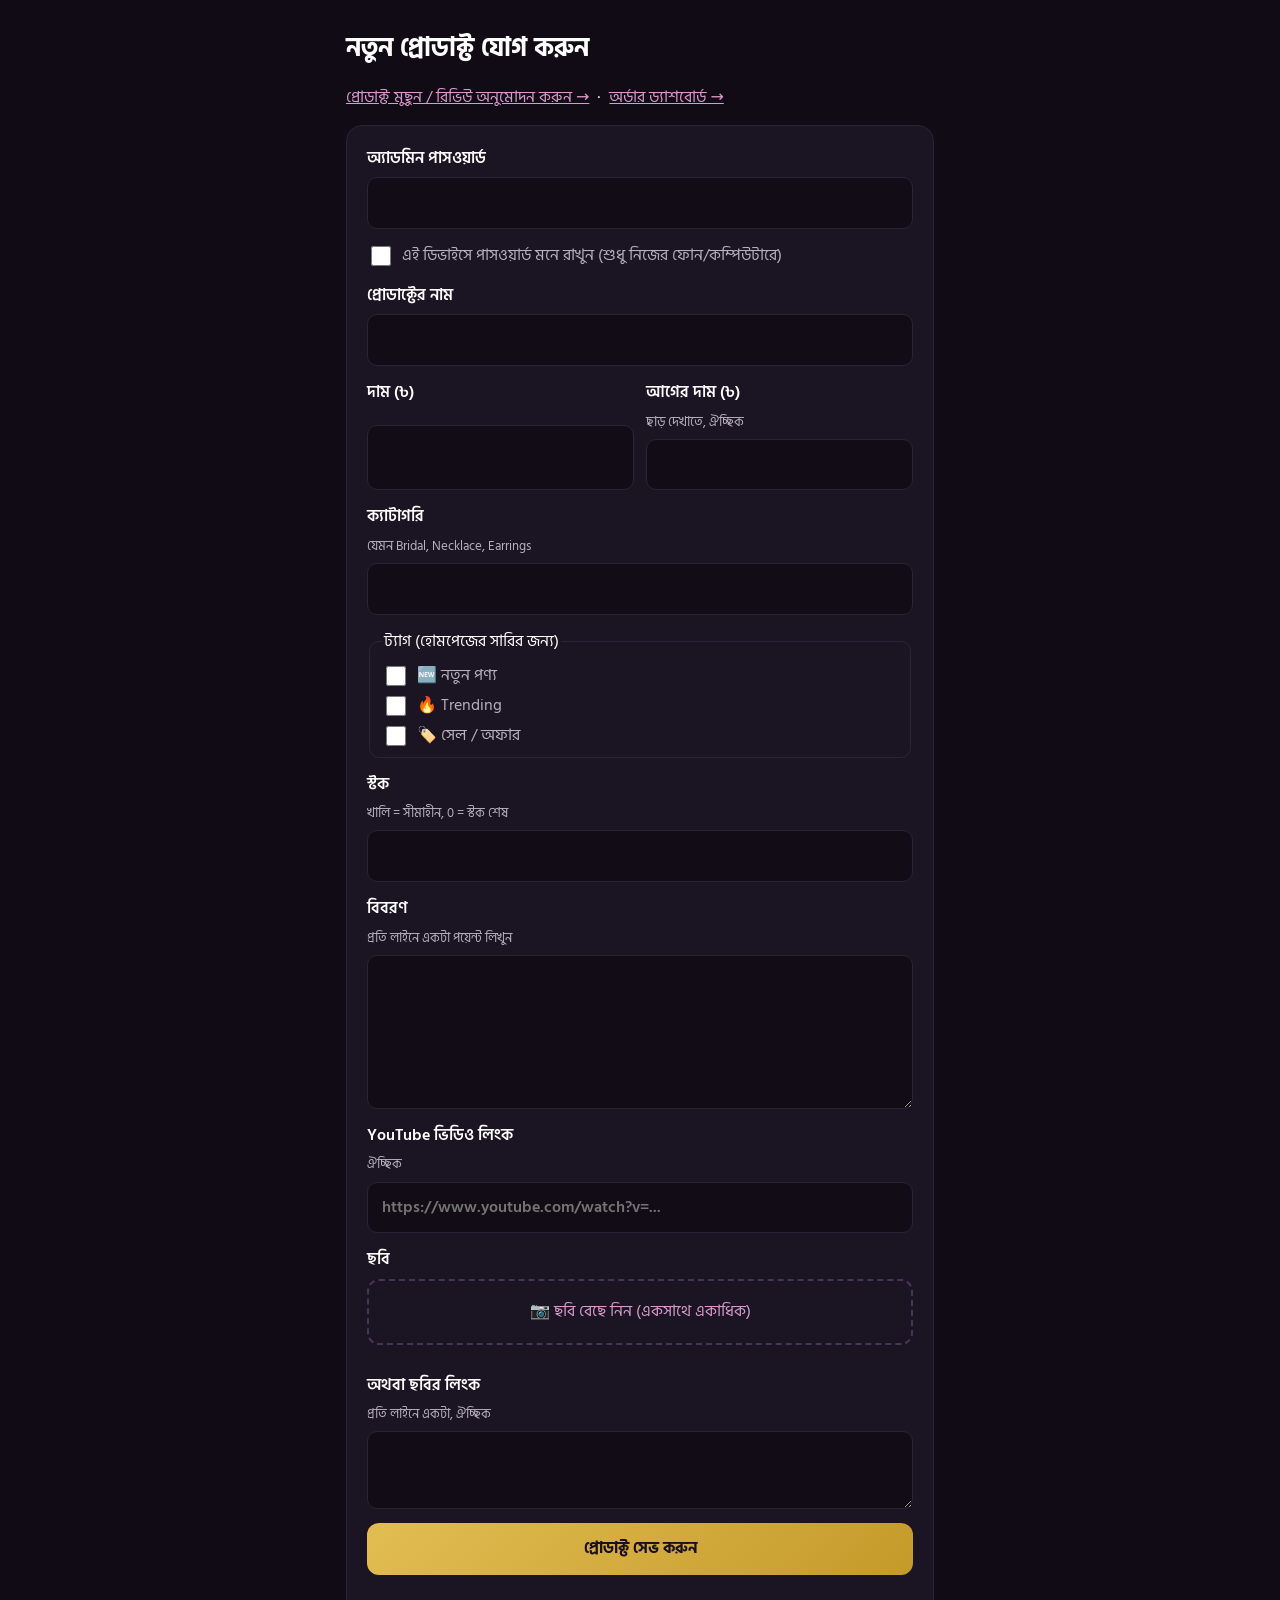
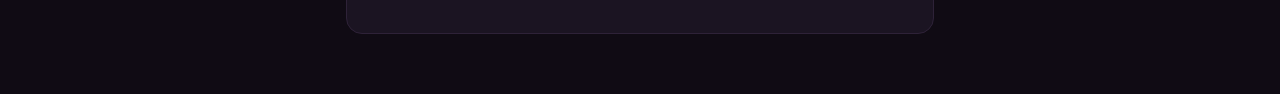
==== index.html @ c361adb9 "Update index.html" ====
<!DOCTYPE html>
<html lang="bn"><head><meta charset="utf-8"><meta name="viewport" content="width=device-width,initial-scale=1">
<meta name="robots" content="noindex,nofollow"><meta name="theme-color" content="#100B14">
<title>প্রোডাক্ট যোগ করুন</title>
<link href="https://fonts.googleapis.com/css2?family=Hind+Siliguri:wght@400;500;600;700&display=swap" rel="stylesheet">
<style>
[hidden]{display:none!important}

*{box-sizing:border-box}body{margin:0;background:#100B14;color:#fff;font:16px/1.6 "Hind Siliguri",system-ui,sans-serif}
main{max-width:620px;margin:0 auto;padding:20px 16px 60px}h1{font-size:1.6rem;margin:8px 0 16px}
form,.done{background:#1B1422;border:1px solid #2e2238;border-radius:16px;padding:20px;display:grid;gap:14px}
label{font-weight:600;display:grid;gap:6px}small{font-weight:400;color:#B8AFC0}
input,textarea,select{font:inherit;padding:12px 14px;min-height:48px;border:1px solid #2e2238;border-radius:10px;background:#120c17;color:#fff;width:100%}
input:focus-visible,textarea:focus-visible,button:focus-visible{outline:3px solid #D4AF37;outline-offset:2px}
.two{display:grid;grid-template-columns:1fr 1fr;gap:12px}@media(max-width:480px){.two{grid-template-columns:1fr}}
.btn{background:linear-gradient(135deg,#e2bd52,#c49a2a);color:#1a0f1f;border:0;border-radius:12px;min-height:52px;font:inherit;font-weight:700;cursor:pointer;width:100%}
.btn:disabled{opacity:.6;cursor:wait}.btn.alt{background:#D99ACF;min-height:44px}
.pick{display:grid;place-items:center;border:2px dashed #4a3358;border-radius:12px;padding:18px;text-align:center;cursor:pointer;color:#D99ACF}
.pick input{display:none}.pv{display:flex;gap:8px;flex-wrap:wrap}
.th{position:relative;width:76px;height:76px;border-radius:8px;overflow:hidden}.th img{width:100%;height:100%;object-fit:cover}
.th button{position:absolute;top:2px;right:2px;width:26px;height:26px;border-radius:50%;border:0;background:rgba(0,0,0,.7);color:#fff;cursor:pointer}
.chk{display:flex;align-items:center;gap:8px;font-weight:400;color:#B8AFC0}.chk input{width:20px;min-height:20px}
#msg{margin:0;font-weight:600;color:#D99ACF;min-height:1.5em}#msg.bad{color:#ff7b6b}
.done{border-color:#D4AF37;text-align:center}.done a{color:#D99ACF;word-break:break-all}
</style></head>
<body><main>
<h1>নতুন প্রোডাক্ট যোগ করুন</h1>
<p style="margin:0 0 14px"><a href="admin.html" style="color:#D99ACF">প্রোডাক্ট মুছুন / রিভিউ অনুমোদন করুন →</a> &nbsp;·&nbsp; <a href="orders.html" style="color:#D99ACF">অর্ডার ড্যাশবোর্ড →</a></p>
<form id="f">
<label>অ্যাডমিন পাসওয়ার্ড<input id="pw" name="password" type="password" required autocomplete="current-password"></label>
<label class="chk"><input type="checkbox" id="rem"> এই ডিভাইসে পাসওয়ার্ড মনে রাখুন (শুধু নিজের ফোন/কম্পিউটারে)</label>
<label>প্রোডাক্টের নাম<input name="name" required></label>
<div class="two"><label>দাম (৳)<input name="price" type="number" min="0" inputmode="numeric" required></label>
<label>আগের দাম (৳) <small>ছাড় দেখাতে, ঐচ্ছিক</small><input name="oldprice" type="number" min="0" inputmode="numeric"></label></div>
<label>ক্যাটাগরি <small>যেমন Bridal, Necklace, Earrings</small><input name="category" list="cats"><datalist id="cats"><option value="Bridal"><option value="Necklace"><option value="Earrings"><option value="New"></datalist></label>
<fieldset style="border:1px solid #2e2238;border-radius:10px;padding:8px 12px;display:grid;gap:4px"><legend>ট্যাগ (হোমপেজের সারির জন্য)</legend>
<label class="chk"><input type="checkbox" name="tag" value="new"><span>🆕 নতুন পণ্য</span></label>
<label class="chk"><input type="checkbox" name="tag" value="trending"><span>🔥 Trending</span></label>
<label class="chk"><input type="checkbox" name="tag" value="offer"><span>🏷️ সেল / অফার</span></label></fieldset>
<label>স্টক <small>খালি = সীমাহীন, 0 = স্টক শেষ</small><input name="stock" type="number" min="0" inputmode="numeric"></label>
<label>বিবরণ <small>প্রতি লাইনে একটা পয়েন্ট লিখুন</small><textarea name="desc" rows="5"></textarea></label>
<label>YouTube ভিডিও লিংক <small>ঐচ্ছিক</small><input name="video" type="url" placeholder="https://www.youtube.com/watch?v=..."></label>
<div><span style="font-weight:600">ছবি</span>
<div class="pick" id="pickbtn" role="button" tabindex="0" style="margin-top:6px">📷 ছবি বেছে নিন (একসাথে একাধিক)</div>
<input id="ph" type="file" accept="image/*" multiple hidden>
<small id="cnt"></small></div>
<div class="pv" id="pv"></div>
<label>অথবা ছবির লিংক <small>প্রতি লাইনে একটা, ঐচ্ছিক</small><textarea name="links" rows="2"></textarea></label>
<button class="btn" id="go" type="submit">প্রোডাক্ট সেভ করুন</button>
<p id="msg" role="status"></p>
</form>
<div class="done" id="done" hidden>
<div style="font-size:2rem">✅</div><b>প্রোডাক্ট যোগ হয়েছে!</b>
<div>প্রোডাক্ট পেজের লিংক (Facebook বিজ্ঞাপনে দিন):</div><a id="lk" target="_blank" rel="noopener"></a>
<button class="btn alt" id="cp" type="button">লিংক কপি করুন</button>
<button class="btn" id="again" type="button">আরেকটি প্রোডাক্ট যোগ করুন</button>
</div>
</main>
<script>
const API_URL="https://script.google.com/macros/s/AKfycbygiqtld8GgbiK5xAk-fKWle4Qs433SzKyoKxMl_YN7caqlCzUsxNutmrO3AEpbNc6s/exec";
const SITE="https://gaziabdulahad.github.io/Shop/";
const $=id=>document.getElementById(id);
let files=[];
function ytOk(u){return /(?:youtu\.be\/|youtube\.com\/(?:watch\?(?:.*&)?v=|embed\/|shorts\/|live\/))[\w-]{11}/.test(u)}
function say(t,bad){$("msg").className=bad?"bad":"";$("msg").textContent=t}
function draw(){$("cnt").textContent=files.length?files.length+" টি ছবি বাছাই করা হয়েছে":"";$("pv").innerHTML=files.map((x,i)=>`<div class="th"><img src="${x.u}" alt=""><button type="button" data-i="${i}" aria-label="সরান">✕</button></div>`).join("")}
function shrink(file,max=1400){return new Promise((res,rej)=>{const im=new Image(),u=URL.createObjectURL(file);
  im.onload=()=>{const k=Math.min(1,max/Math.max(im.width,im.height)),c=document.createElement("canvas");c.width=Math.round(im.width*k);c.height=Math.round(im.height*k);
    c.getContext("2d").drawImage(im,0,0,c.width,c.height);URL.revokeObjectURL(u);res(c.toDataURL("image/jpeg",.85).split(",")[1])};
  im.onerror=()=>rej(new Error("ছবি পড়া যায়নি: "+file.name));im.src=u})}
async function api(b){const r=await fetch(API_URL,{method:"POST",headers:{"Content-Type":"text/plain;charset=utf-8"},body:JSON.stringify(b)});return r.json()}
try{const s=localStorage.getItem("shop_pw");if(s){$("pw").value=s;$("rem").checked=true}}catch(e){}
$("pickbtn").onclick=()=>$("ph").click();
$("pickbtn").onkeydown=e=>{if(e.key==="Enter"||e.key===" "){e.preventDefault();$("ph").click()}};
$("ph").addEventListener("change",e=>{Array.from(e.target.files||[]).forEach(f=>files.push({f,u:URL.createObjectURL(f)}));draw();e.target.value=""});
async function toB64(file){try{return await shrink(file)}catch(_){
  if(file.size>2500000)throw new Error("ছবিটি পড়া যায়নি, JPG বা PNG ছবি দিন");
  return await new Promise((res,rej)=>{const fr=new FileReader();fr.onload=()=>res(String(fr.result).split(",")[1]);fr.onerror=()=>rej(new Error("ছবি পড়া যায়নি"));fr.readAsDataURL(file)})}}
$("pv").addEventListener("click",e=>{const i=e.target.dataset.i;if(i==null)return;files.splice(+i,1);draw()});
$("f").addEventListener("submit",async e=>{
  e.preventDefault();
  const fd=Object.fromEntries(new FormData($("f"))),password=fd.password,links=(fd.links||"").trim();delete fd.password;delete fd.links;fd.tags=[...$("f").querySelectorAll("[name=tag]:checked")].map(x=>x.value).join(",");delete fd.tag;
  if(fd.video&&!ytOk(fd.video))return say("YouTube লিংকটি সঠিক নয়, আবার দেখুন।",1);
  $("go").disabled=true;
  try{
    const urls=[];
    for(let i=0;i<files.length;i++){
      say(`ছবি ${i+1}/${files.length} আপলোড হচ্ছে...`);
      const r=await api({action:"upload",password,data:await toB64(files[i].f)});
      if(!r.ok)throw new Error(r.error||"ছবি আপলোড হয়নি");urls.push(r.url);
    }
    const image=[...urls,...links.split(/[\s,|]+/).filter(Boolean)].join("\n"),id=Date.now();
    say("প্রোডাক্ট সেভ হচ্ছে...");
    const r=await api({action:"add",password,product:{id,...fd,image}});
    if(!r.ok)throw new Error(r.error||"সেভ হয়নি");
    try{$("rem").checked?localStorage.setItem("shop_pw",password):localStorage.removeItem("shop_pw")}catch(e){}
    const link=SITE+"product.html?id="+id;$("lk").href=link;$("lk").textContent=link;
    $("f").hidden=true;$("done").hidden=false;window.scrollTo(0,0);
  }catch(err){say(err.message||"সমস্যা হয়েছে, আবার চেষ্টা করুন।",1)}
  finally{$("go").disabled=false}
});
$("cp").onclick=async()=>{try{await navigator.clipboard.writeText($("lk").href);$("cp").textContent="কপি হয়েছে ✓"}catch(e){$("cp").textContent="লিংকে চেপে ধরে কপি করুন"}};
$("again").onclick=()=>{$("f").reset();files=[];draw();say("");$("cp").textContent="লিংক কপি করুন";$("done").hidden=true;$("f").hidden=false;
  try{const s=localStorage.getItem("shop_pw");if(s){$("pw").value=s;$("rem").checked=true}}catch(e){}};
</script></body></html>
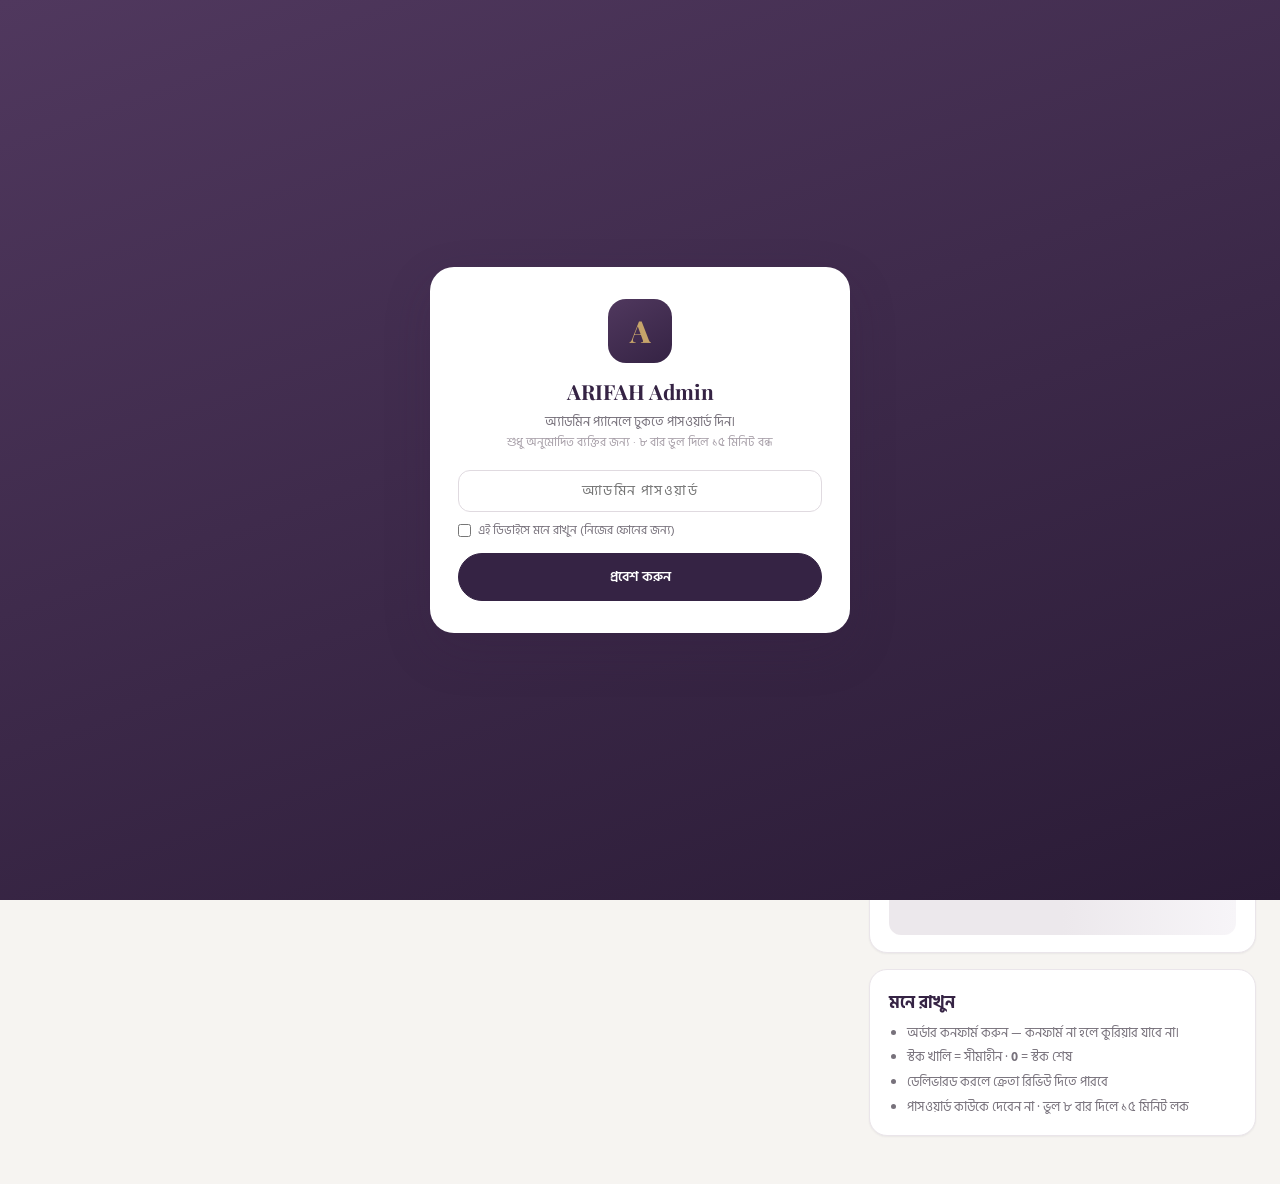
==== commit a0861fba: "Brand rename: MEHER → ARIFAH in admin panel" ====
--- a/index.html
+++ b/index.html
@@ -1,105 +1,166 @@
 <!DOCTYPE html>
-<html lang="bn"><head><meta charset="utf-8"><meta name="viewport" content="width=device-width,initial-scale=1">
-<meta name="robots" content="noindex,nofollow"><meta name="theme-color" content="#100B14">
-<title>প্রোডাক্ট যোগ করুন</title>
-<link href="https://fonts.googleapis.com/css2?family=Hind+Siliguri:wght@400;500;600;700&display=swap" rel="stylesheet">
-<style>
-[hidden]{display:none!important}
+<html lang="bn">
+<head>
+<meta charset="UTF-8">
+<meta name="viewport" content="width=device-width, initial-scale=1.0">
+<meta name="robots" content="noindex,nofollow"><meta name="theme-color" content="#352344">
+<title>ড্যাশবোর্ড — ARIFAH Admin</title>
+<link rel="icon" type="image/svg+xml" href="assets/img/placeholder.svg">
+<link rel="preconnect" href="https://fonts.googleapis.com"><link rel="preconnect" href="https://fonts.gstatic.com" crossorigin>
+<link href="https://fonts.googleapis.com/css2?family=Playfair+Display:wght@500;600;700&family=Hind+Siliguri:wght@400;500;600;700&family=Inter:wght@400;500;600;700&display=swap" rel="stylesheet">
+<link rel="stylesheet" href="assets/css/admin.css">
+</head>
+<body>
+<button class="side-toggle" id="sideToggle" aria-label="মেনু"><svg width="22" height="22" viewBox="0 0 24 24" fill="none" stroke="currentColor" stroke-width="2" stroke-linecap="round"><path d="M4 7h16M4 12h16M4 17h16"/></svg></button>
 
-*{box-sizing:border-box}body{margin:0;background:#100B14;color:#fff;font:16px/1.6 "Hind Siliguri",system-ui,sans-serif}
-main{max-width:620px;margin:0 auto;padding:20px 16px 60px}h1{font-size:1.6rem;margin:8px 0 16px}
-form,.done{background:#1B1422;border:1px solid #2e2238;border-radius:16px;padding:20px;display:grid;gap:14px}
-label{font-weight:600;display:grid;gap:6px}small{font-weight:400;color:#B8AFC0}
-input,textarea,select{font:inherit;padding:12px 14px;min-height:48px;border:1px solid #2e2238;border-radius:10px;background:#120c17;color:#fff;width:100%}
-input:focus-visible,textarea:focus-visible,button:focus-visible{outline:3px solid #D4AF37;outline-offset:2px}
-.two{display:grid;grid-template-columns:1fr 1fr;gap:12px}@media(max-width:480px){.two{grid-template-columns:1fr}}
-.btn{background:linear-gradient(135deg,#e2bd52,#c49a2a);color:#1a0f1f;border:0;border-radius:12px;min-height:52px;font:inherit;font-weight:700;cursor:pointer;width:100%}
-.btn:disabled{opacity:.6;cursor:wait}.btn.alt{background:#D99ACF;min-height:44px}
-.pick{display:grid;place-items:center;border:2px dashed #4a3358;border-radius:12px;padding:18px;text-align:center;cursor:pointer;color:#D99ACF}
-.pick input{display:none}.pv{display:flex;gap:8px;flex-wrap:wrap}
-.th{position:relative;width:76px;height:76px;border-radius:8px;overflow:hidden}.th img{width:100%;height:100%;object-fit:cover}
-.th button{position:absolute;top:2px;right:2px;width:26px;height:26px;border-radius:50%;border:0;background:rgba(0,0,0,.7);color:#fff;cursor:pointer}
-.chk{display:flex;align-items:center;gap:8px;font-weight:400;color:#B8AFC0}.chk input{width:20px;min-height:20px}
-#msg{margin:0;font-weight:600;color:#D99ACF;min-height:1.5em}#msg.bad{color:#ff7b6b}
-.done{border-color:#D4AF37;text-align:center}.done a{color:#D99ACF;word-break:break-all}
-</style></head>
-<body><main>
-<h1>নতুন প্রোডাক্ট যোগ করুন</h1>
-<p style="margin:0 0 14px"><a href="admin.html" style="color:#D99ACF">প্রোডাক্ট মুছুন / রিভিউ অনুমোদন করুন →</a> &nbsp;·&nbsp; <a href="orders.html" style="color:#D99ACF">অর্ডার ড্যাশবোর্ড →</a></p>
-<form id="f">
-<label>অ্যাডমিন পাসওয়ার্ড<input id="pw" name="password" type="password" required autocomplete="current-password"></label>
-<label class="chk"><input type="checkbox" id="rem"> এই ডিভাইসে পাসওয়ার্ড মনে রাখুন (শুধু নিজের ফোন/কম্পিউটারে)</label>
-<label>প্রোডাক্টের নাম<input name="name" required></label>
-<div class="two"><label>দাম (৳)<input name="price" type="number" min="0" inputmode="numeric" required></label>
-<label>আগের দাম (৳) <small>ছাড় দেখাতে, ঐচ্ছিক</small><input name="oldprice" type="number" min="0" inputmode="numeric"></label></div>
-<label>ক্যাটাগরি <small>যেমন Bridal, Necklace, Earrings</small><input name="category" list="cats"><datalist id="cats"><option value="Bridal"><option value="Necklace"><option value="Earrings"><option value="New"></datalist></label>
-<fieldset style="border:1px solid #2e2238;border-radius:10px;padding:8px 12px;display:grid;gap:4px"><legend>ট্যাগ (হোমপেজের সারির জন্য)</legend>
-<label class="chk"><input type="checkbox" name="tag" value="new"><span>🆕 নতুন পণ্য</span></label>
-<label class="chk"><input type="checkbox" name="tag" value="trending"><span>🔥 Trending</span></label>
-<label class="chk"><input type="checkbox" name="tag" value="offer"><span>🏷️ সেল / অফার</span></label></fieldset>
-<label>স্টক <small>খালি = সীমাহীন, 0 = স্টক শেষ</small><input name="stock" type="number" min="0" inputmode="numeric"></label>
-<label>বিবরণ <small>প্রতি লাইনে একটা পয়েন্ট লিখুন</small><textarea name="desc" rows="5"></textarea></label>
-<label>YouTube ভিডিও লিংক <small>ঐচ্ছিক</small><input name="video" type="url" placeholder="https://www.youtube.com/watch?v=..."></label>
-<div><span style="font-weight:600">ছবি</span>
-<div class="pick" id="pickbtn" role="button" tabindex="0" style="margin-top:6px">📷 ছবি বেছে নিন (একসাথে একাধিক)</div>
-<input id="ph" type="file" accept="image/*" multiple hidden>
-<small id="cnt"></small></div>
-<div class="pv" id="pv"></div>
-<label>অথবা ছবির লিংক <small>প্রতি লাইনে একটা, ঐচ্ছিক</small><textarea name="links" rows="2"></textarea></label>
-<button class="btn" id="go" type="submit">প্রোডাক্ট সেভ করুন</button>
-<p id="msg" role="status"></p>
-</form>
-<div class="done" id="done" hidden>
-<div style="font-size:2rem">✅</div><b>প্রোডাক্ট যোগ হয়েছে!</b>
-<div>প্রোডাক্ট পেজের লিংক (Facebook বিজ্ঞাপনে দিন):</div><a id="lk" target="_blank" rel="noopener"></a>
-<button class="btn alt" id="cp" type="button">লিংক কপি করুন</button>
-<button class="btn" id="again" type="button">আরেকটি প্রোডাক্ট যোগ করুন</button>
+<div class="shell">
+  <aside class="sidebar" id="admin-sidebar" aria-label="সাইডবার"></aside>
+
+  <main class="content">
+    <div class="page-head">
+      <div>
+        <h1>ড্যাশবোর্ড</h1>
+        <p class="sub" id="todayLine"></p>
+      </div>
+      <button class="btn btn-outline btn-sm no-print" id="refreshBtn" type="button">
+        <svg width="15" height="15" viewBox="0 0 24 24" fill="none" stroke="currentColor" stroke-width="2" stroke-linecap="round" stroke-linejoin="round"><path d="M3 12a9 9 0 1 0 2.6-6.3"/><polyline points="3 4 3 10 9 10"/></svg>
+        রিফ্রেশ
+      </button>
+    </div>
+
+    <!-- stat tiles -->
+    <div class="stats" id="statTiles" aria-live="polite">
+      <div class="skeleton" style="height:82px"></div><div class="skeleton" style="height:82px"></div><div class="skeleton" style="height:82px"></div><div class="skeleton" style="height:82px"></div>
+    </div>
+
+    <div class="grid-2">
+      <!-- recent orders -->
+      <section class="card card-pad" aria-labelledby="recentTitle">
+        <div style="display:flex;justify-content:space-between;align-items:center;margin-bottom:.5rem">
+          <h2 id="recentTitle" style="margin:0">সাম্প্রতিক অর্ডার</h2>
+          <a class="btn btn-ghost btn-sm" href="orders.html">সব অর্ডার →</a>
+        </div>
+        <div id="recentOrders" class="tbl-wrap"><div class="skeleton" style="height:200px"></div></div>
+      </section>
+
+      <!-- right rail -->
+      <div style="display:grid;gap:1rem">
+        <section class="card card-pad" aria-labelledby="qaTitle">
+          <h2 id="qaTitle">দ্রুত কাজ</h2>
+          <div class="qa">
+            <a class="qa-item" href="add-product.html"><span class="ic g"><svg width="20" height="20" viewBox="0 0 24 24" fill="none" stroke="currentColor" stroke-width="2" stroke-linecap="round"><path d="M12 5v14M5 12h14"/></svg></span><span><b>নতুন প্রোডাক্ট যোগ করুন</b><small>ছবি আপলোড করে শিটে সরাসরি সেভ</small></span></a>
+            <a class="qa-item" href="manage.html"><span class="ic p"><svg width="20" height="20" viewBox="0 0 24 24" fill="none" stroke="currentColor" stroke-width="2" stroke-linecap="round" stroke-linejoin="round"><path d="M12 20h9M16.5 3.5a2.1 2.1 0 0 1 3 3L9 17l-4 1 1-4L16.5 3.5z"/></svg></span><span><b>প্রোডাক্ট এডিট / মোছা</b><small>দাম, স্টক, ট্যাগ, ছবি</small></span></a>
+            <a class="qa-item" href="orders.html"><span class="ic n"><svg width="20" height="20" viewBox="0 0 24 24" fill="none" stroke="currentColor" stroke-width="2" stroke-linecap="round" stroke-linejoin="round"><circle cx="9" cy="20" r="1.4"/><circle cx="18" cy="20" r="1.4"/><path d="M2.5 3h2.7l2.3 11.2a1.6 1.6 0 0 0 1.6 1.3h8.1a1.6 1.6 0 0 0 1.6-1.2L20.5 7H6"/></svg></span><span><b>নতুন অর্ডার</b><small>কনফার্ম করুন ও কুরিয়ারে দিন</small></span></a>
+            <a class="qa-item" href="manage.html#pending"><span class="ic r"><svg width="20" height="20" viewBox="0 0 24 24" fill="none" stroke="currentColor" stroke-width="2" stroke-linecap="round" stroke-linejoin="round"><polygon points="12 2 15.09 8.26 22 9.27 17 14.14 18.18 21.02 12 17.77 5.82 21.02 7 14.14 2 9.27 8.91 8.26 12 2"/></svg></span><span><b>পেন্ডিং রিভিউ</b><small><span id="pendingCount">…</span> টি অনুমোদনের অপেক্ষায়</small></span></a>
+            <a class="qa-item" href="analytics.html"><span class="ic p"><svg width="20" height="20" viewBox="0 0 24 24" fill="none" stroke="currentColor" stroke-width="2" stroke-linecap="round" stroke-linejoin="round"><line x1="3" y1="21" x2="21" y2="21"/><rect x="4" y="12" width="3.4" height="8" rx="1"/><rect x="10.3" y="7" width="3.4" height="13" rx="1"/><rect x="16.6" y="3" width="3.4" height="17" rx="1"/></svg></span><span><b>বিক্রি বিশ্লেষণ</b><small>কোন পণ্য, কোন জেলা — সবচেয়ে বেশি বিক্রি</small></span></a>
+            <a class="qa-item" href="finance.html"><span class="ic g"><svg width="20" height="20" viewBox="0 0 24 24" fill="none" stroke="currentColor" stroke-width="2" stroke-linecap="round" stroke-linejoin="round"><path d="M6 4h12M6 9h12M6 4c6 0 8 2.5 8 5s-2 5-8 5l8 7"/></svg></span><span><b>আর্থিক হিসাব</b><small>খরচ, লাভ-ক্ষতি, ওয়ার্কিং ক্যাপিটাল</small></span></a>
+            <a class="qa-item" href="trackers.html"><span class="ic n"><svg width="20" height="20" viewBox="0 0 24 24" fill="none" stroke="currentColor" stroke-width="2" stroke-linecap="round" stroke-linejoin="round"><path d="M2 20h20"/><path d="M4 20V9l5 3V9l5 3V4h4v16"/></svg></span><span><b>স্টক ও সাপ্লায়ার</b><small>স্টক আপডেট, পেয়েবল, প্যাকেজিং</small></span></a>
+          </div>
+        </section>
+
+        <section class="card card-pad" aria-labelledby="catTitle">
+          <h2 id="catTitle">ক্যাটালগ অবস্থা</h2>
+          <div id="catalogStats" style="display:grid;gap:.45rem;font-size:.88rem"><div class="skeleton" style="height:60px"></div></div>
+        </section>
+
+        <section class="card card-pad" aria-labelledby="helpTitle">
+          <h2 id="helpTitle">মনে রাখুন</h2>
+          <ul style="list-style:disc;padding-left:1.15rem;font-size:.8rem;color:var(--text-muted);display:grid;gap:.3rem">
+            <li>অর্ডার কনফার্ম করুন — কনফার্ম না হলে কুরিয়ার যাবে না।</li>
+            <li>স্টক খালি = সীমাহীন · <strong>0</strong> = স্টক শেষ</li>
+            <li>ডেলিভারড করলে ক্রেতা রিভিউ দিতে পারবে</li>
+            <li>পাসওয়ার্ড কাউকে দেবেন না · ভুল ৮ বার দিলে ১৫ মিনিট লক</li>
+          </ul>
+        </section>
+      </div>
+    </div>
+  </main>
 </div>
-</main>
+
+<script src="assets/js/admin.js"></script>
 <script>
-const API_URL="https://script.google.com/macros/s/AKfycbygiqtld8GgbiK5xAk-fKWle4Qs433SzKyoKxMl_YN7caqlCzUsxNutmrO3AEpbNc6s/exec";
-const SITE="https://gaziabdulahad.github.io/Shop/";
-const $=id=>document.getElementById(id);
-let files=[];
-function ytOk(u){return /(?:youtu\.be\/|youtube\.com\/(?:watch\?(?:.*&)?v=|embed\/|shorts\/|live\/))[\w-]{11}/.test(u)}
-function say(t,bad){$("msg").className=bad?"bad":"";$("msg").textContent=t}
-function draw(){$("cnt").textContent=files.length?files.length+" টি ছবি বাছাই করা হয়েছে":"";$("pv").innerHTML=files.map((x,i)=>`<div class="th"><img src="${x.u}" alt=""><button type="button" data-i="${i}" aria-label="সরান">✕</button></div>`).join("")}
-function shrink(file,max=1400){return new Promise((res,rej)=>{const im=new Image(),u=URL.createObjectURL(file);
-  im.onload=()=>{const k=Math.min(1,max/Math.max(im.width,im.height)),c=document.createElement("canvas");c.width=Math.round(im.width*k);c.height=Math.round(im.height*k);
-    c.getContext("2d").drawImage(im,0,0,c.width,c.height);URL.revokeObjectURL(u);res(c.toDataURL("image/jpeg",.85).split(",")[1])};
-  im.onerror=()=>rej(new Error("ছবি পড়া যায়নি: "+file.name));im.src=u})}
-async function api(b){const r=await fetch(API_URL,{method:"POST",headers:{"Content-Type":"text/plain;charset=utf-8"},body:JSON.stringify(b)});return r.json()}
-try{const s=localStorage.getItem("shop_pw");if(s){$("pw").value=s;$("rem").checked=true}}catch(e){}
-$("pickbtn").onclick=()=>$("ph").click();
-$("pickbtn").onkeydown=e=>{if(e.key==="Enter"||e.key===" "){e.preventDefault();$("ph").click()}};
-$("ph").addEventListener("change",e=>{Array.from(e.target.files||[]).forEach(f=>files.push({f,u:URL.createObjectURL(f)}));draw();e.target.value=""});
-async function toB64(file){try{return await shrink(file)}catch(_){
-  if(file.size>2500000)throw new Error("ছবিটি পড়া যায়নি, JPG বা PNG ছবি দিন");
-  return await new Promise((res,rej)=>{const fr=new FileReader();fr.onload=()=>res(String(fr.result).split(",")[1]);fr.onerror=()=>rej(new Error("ছবি পড়া যায়নি"));fr.readAsDataURL(file)})}}
-$("pv").addEventListener("click",e=>{const i=e.target.dataset.i;if(i==null)return;files.splice(+i,1);draw()});
-$("f").addEventListener("submit",async e=>{
-  e.preventDefault();
-  const fd=Object.fromEntries(new FormData($("f"))),password=fd.password,links=(fd.links||"").trim();delete fd.password;delete fd.links;fd.tags=[...$("f").querySelectorAll("[name=tag]:checked")].map(x=>x.value).join(",");delete fd.tag;
-  if(fd.video&&!ytOk(fd.video))return say("YouTube লিংকটি সঠিক নয়, আবার দেখুন।",1);
-  $("go").disabled=true;
-  try{
-    const urls=[];
-    for(let i=0;i<files.length;i++){
-      say(`ছবি ${i+1}/${files.length} আপলোড হচ্ছে...`);
-      const r=await api({action:"upload",password,data:await toB64(files[i].f)});
-      if(!r.ok)throw new Error(r.error||"ছবি আপলোড হয়নি");urls.push(r.url);
-    }
-    const image=[...urls,...links.split(/[\s,|]+/).filter(Boolean)].join("\n"),id=Date.now();
-    say("প্রোডাক্ট সেভ হচ্ছে...");
-    const r=await api({action:"add",password,product:{id,...fd,image}});
-    if(!r.ok)throw new Error(r.error||"সেভ হয়নি");
-    try{$("rem").checked?localStorage.setItem("shop_pw",password):localStorage.removeItem("shop_pw")}catch(e){}
-    const link=SITE+"product.html?id="+id;$("lk").href=link;$("lk").textContent=link;
-    $("f").hidden=true;$("done").hidden=false;window.scrollTo(0,0);
-  }catch(err){say(err.message||"সমস্যা হয়েছে, আবার চেষ্টা করুন।",1)}
-  finally{$("go").disabled=false}
+'use strict';
+const { $, $$, esc, taka, getProducts, api, requireAuth, renderSidebar, toast } = ADM;
+const fmtToday = () => new Date(Date.now() + 6 * 3600e3).toISOString().slice(0, 10);
+$('#todayLine').textContent = new Date().toLocaleDateString('en-GB', { weekday: 'long', day: 'numeric', month: 'long', year: 'numeric' });
+renderSidebar('index.html');
+
+const STATUS_BADGE = { 'নতুন': 'b-new', 'যোগাযোগ হয়েছে': 'b-progress', 'কনফার্মড': 'b-progress', 'প্রসেসিং': 'b-progress', 'শিপড': 'b-shipped', 'ডেলিভারড': 'b-done', 'বাতিল': 'b-cancel' };
+
+async function loadDashboard(pw) {
+  // orders (authenticated)
+  try {
+    const r = await api({ action: 'orders', password: pw });
+    if (!r.ok) throw new Error(r.error || 'অর্ডার লোড হয়নি');
+    const orders = r.list || [];
+    const today = fmtToday();
+    const byStatus = s => orders.filter(o => o.status === s).length;
+    const progress = byStatus('যোগাযোগ হয়েছে') + byStatus('কনফার্মড') + byStatus('প্রসেসিং');
+    const delivered = orders.filter(o => o.status === 'ডেলিভারড');
+    const revenue = delivered.reduce((a, o) => a + (Number(o.total) || 0), 0);
+    const newCount = byStatus('নতুন');
+
+    const badge = document.querySelector('#navOrderBadge');
+    if (badge) { badge.textContent = newCount; badge.hidden = newCount === 0; }
+
+    const cells = [
+      ['মোট অর্ডার', orders.length, ''],
+      ['আজকের অর্ডার', orders.filter(o => String(o.time).slice(0, 10) === today).length, ''],
+      ['নতুন (কনফার্ম বাকি)', newCount, newCount > 0 ? 'alert' : ''],
+      ['প্রসেসিং-এ', progress, ''],
+      ['শিপড', byStatus('শিপড'), ''],
+      ['ডেলিভারড', delivered.length, ''],
+      ['বাতিল', byStatus('বাতিল'), ''],
+      ['ডেলিভারড বিক্রি', taka(revenue), 'gold']
+    ];
+    $('#statTiles').innerHTML = cells.map(([label, value, cls]) => `<div class="stat ${cls}"><small>${esc(label)}</small><b>${value}</b></div>`).join('');
+
+    $('#recentOrders').innerHTML = orders.length
+      ? `<table class="admin"><thead><tr><th>সময়</th><th>অর্ডার</th><th>গ্রাহক</th><th>মোট</th><th>স্ট্যাটাস</th></tr></thead><tbody>${
+          orders.slice(0, 6).map(o => `<tr>
+            <td style="white-space:nowrap;font-size:.78rem">${esc(o.time)}</td>
+            <td style="font-weight:700">${esc(o.orderId)}</td>
+            <td>${esc(o.name)}<br><span class="hint">${esc(o.district || '')}</span></td>
+            <td style="white-space:nowrap;font-weight:700">${taka(o.total)}</td>
+            <td><span class="badge ${STATUS_BADGE[o.status] || 'b-progress'}">${esc(o.status || '')}</span></td>
+          </tr>`).join('')}</tbody></table>`
+      : '<p class="hint" style="padding:.5rem">এখনও কোনো অর্ডার নেই। সাইটে অর্ডার আসলে এখানে দেখাবে।</p>';
+  } catch (e) {
+    $('#statTiles').innerHTML = '<div class="card card-pad" style="grid-column:1/-1;color:var(--danger)">অর্ডার লোড করা যায়নি — পাসওয়ার্ড ঠিক আছে কিনা দেখুন।</div>';
+    $('#recentOrders').innerHTML = '<p class="hint" style="padding:.5rem">অর্ডার লোড হয়নি।</p>';
+    toast(e.message || 'অর্ডার লোড হয়নি', 'error');
+  }
+
+  // catalog snapshot (public — no pw needed)
+  try {
+    const products = await getProducts(true);
+    const soldOut = products.filter(p => ADM.isSoldOut(p)).length;
+    const cats = {};
+    products.forEach(p => { const c = String(p.category || '').trim() || '(ক্যাটাগরি নেই)'; cats[c] = (cats[c] || 0) + 1; });
+    $('#catalogStats').innerHTML = `
+      <div style="display:flex;justify-content:space-between;border-bottom:1px solid var(--soft-gray);padding:.3rem 0"><span class="hint">মোট প্রোডাক্ট</span><b>${products.length} টি</b></div>
+      <div style="display:flex;justify-content:space-between;border-bottom:1px solid var(--soft-gray);padding:.3rem 0"><span class="hint">স্টক শেষ</span><b style="color:var(--danger)">${soldOut} টি</b></div>
+      <div style="display:flex;justify-content:space-between;padding:.3rem 0"><span class="hint">ক্যাটাগরি</span><span>${Object.keys(cats).map(c => `${esc(c)} (${cats[c]})`).join(', ')}</span></div>`;
+  } catch {
+    $('#catalogStats').innerHTML = '<p class="hint">ক্যাটালগ লোড হয়নি।</p>';
+  }
+
+  // pending reviews count
+  try {
+    const r = await api({ action: 'pendingReviews', password: pw });
+    const n = r.ok ? (r.list || []).length : 0;
+    $('#pendingCount').textContent = n;
+  } catch { $('#pendingCount').textContent = '?'; }
+}
+
+let currentPw = null;
+requireAuth(pw => { currentPw = pw; loadDashboard(pw); });
+$('#refreshBtn').addEventListener('click', async () => {
+  if (!currentPw) return;
+  const btn = $('#refreshBtn'); btn.disabled = true;
+  await loadDashboard(currentPw);
+  btn.disabled = false;
 });
-$("cp").onclick=async()=>{try{await navigator.clipboard.writeText($("lk").href);$("cp").textContent="কপি হয়েছে ✓"}catch(e){$("cp").textContent="লিংকে চেপে ধরে কপি করুন"}};
-$("again").onclick=()=>{$("f").reset();files=[];draw();say("");$("cp").textContent="লিংক কপি করুন";$("done").hidden=true;$("f").hidden=false;
-  try{const s=localStorage.getItem("shop_pw");if(s){$("pw").value=s;$("rem").checked=true}}catch(e){}};
-</script></body></html>
+</script>
+</body>
+</html>
--- a/assets/css/admin.css
+++ b/assets/css/admin.css
@@ -0,0 +1,182 @@
+/* ═══════════════════════════════════════════════════════════
+   MEHER ADMIN — Design System
+   Same DNA as the customer site: ivory / plum / purple / gold.
+   Layout: deep-plum sidebar + light content canvas.
+   ═══════════════════════════════════════════════════════════ */
+@import url('tokens.css');
+
+*, *::before, *::after { box-sizing: border-box; }
+* { margin: 0; }
+html { -webkit-text-size-adjust: 100%; }
+body {
+  font-family: 'Inter', 'Hind Siliguri', system-ui, sans-serif;
+  background: #F6F4F1;
+  color: var(--text);
+  font-size: .9rem;
+  line-height: 1.55;
+  -webkit-font-smoothing: antialiased;
+}
+:lang(bn) body, body { font-family: 'Hind Siliguri', 'Inter', system-ui, sans-serif; }
+a { color: inherit; }
+button { font: inherit; cursor: pointer; border: 0; background: none; color: inherit; }
+:focus-visible { outline: 2px solid var(--gold-deep); outline-offset: 2px; border-radius: 6px; }
+.sr-only { position: absolute; width: 1px; height: 1px; overflow: hidden; clip: rect(0,0,0,0); white-space: nowrap; }
+
+/* ── App shell ─────────────────────────────────────────────── */
+.shell { display: grid; grid-template-columns: 248px 1fr; min-height: 100vh; }
+
+.sidebar {
+  background: linear-gradient(165deg, var(--plum) 0%, var(--purple) 55%, var(--purple-deep) 100%);
+  color: #E5DBEB; padding: 1.1rem .9rem 1rem; display: flex; flex-direction: column; gap: .35rem;
+  position: sticky; top: 0; height: 100vh; overflow-y: auto;
+}
+.side-brand { display: flex; align-items: center; gap: .65rem; padding: .35rem .5rem 1rem; border-bottom: 1px solid rgba(255,255,255,.14); margin-bottom: .75rem; text-decoration: none; }
+.side-brand .mark { width: 40px; height: 40px; border-radius: 11px; background: rgba(198,164,106,.2); border: 1px solid rgba(198,164,106,.45); color: var(--gold); display: grid; place-items: center; font-family: var(--font-display); font-weight: 800; font-size: 1.25rem; }
+.side-brand b { font-family: var(--font-display); color: #fff; font-size: 1.05rem; letter-spacing: .08em; display: block; line-height: 1.1; }
+.side-brand small { font-size: .58rem; letter-spacing: .18em; text-transform: uppercase; color: #CBB9D6; font-weight: 600; }
+
+.nav-btn {
+  display: flex; align-items: center; gap: .7rem; width: 100%; text-align: left;
+  padding: .62rem .7rem; border-radius: 11px; color: #D9CBE2; font-weight: 600; font-size: .9rem;
+  transition: background var(--dur-fast), color var(--dur-fast); text-decoration: none; border-left: 3px solid transparent;
+}
+.nav-btn svg { flex-shrink: 0; opacity: .85; }
+.nav-btn:hover { background: rgba(255,255,255,.08); color: #fff; }
+.nav-btn.active { background: rgba(198,164,106,.16); color: var(--gold); border-left-color: var(--gold); }
+.nav-btn .pill { margin-left: auto; background: var(--dusty-pink); color: var(--purple-deep); font-size: .68rem; font-weight: 800; border-radius: 999px; min-width: 22px; height: 19px; padding: 0 6px; display: grid; place-items: center; }
+
+.side-foot { margin-top: auto; border-top: 1px solid rgba(255,255,255,.14); padding-top: .8rem; display: grid; gap: .4rem; }
+.side-link { display: flex; gap: .55rem; align-items: center; font-size: .8rem; color: #C4B3CF; text-decoration: none; padding: .35rem .55rem; border-radius: 8px; }
+.side-link:hover { color: #fff; background: rgba(255,255,255,.07); }
+.side-link.danger:hover { color: #FFB4B4; }
+
+.content { padding: 1.3rem 1.5rem 3rem; max-width: 1120px; }
+.page-head { display: flex; justify-content: space-between; align-items: flex-end; gap: 1rem; margin-bottom: 1.1rem; flex-wrap: wrap; }
+.page-head h1 { font-family: var(--font-display); color: var(--purple); font-size: 1.55rem; font-weight: 600; }
+.page-head .sub { color: var(--text-muted); font-size: .8rem; }
+
+/* ── Cards & stat tiles ───────────────────────────────────── */
+.card { background: #fff; border: 1px solid #EAE5EA; border-radius: var(--r-lg); box-shadow: var(--shadow-xs); }
+.card-pad { padding: 1.1rem 1.2rem; }
+.card h2, .card h3 { color: var(--purple); font-family: var(--font-display); }
+.card h2 { font-size: 1.05rem; margin-bottom: .6rem; }
+
+.stats { display: grid; grid-template-columns: repeat(auto-fill, minmax(150px, 1fr)); gap: .75rem; margin-bottom: 1rem; }
+.stat { background: #fff; border: 1px solid #EAE5EA; border-radius: var(--r-lg); padding: .75rem .85rem; position: relative; }
+.stat b { display: block; font-size: 1.35rem; color: var(--purple); line-height: 1.2; font-variant-numeric: tabular-nums; }
+.stat small { color: var(--text-muted); font-size: .7rem; font-weight: 600; letter-spacing: .02em; }
+.stat.alert b { color: #B3434B; }
+.stat.gold { background: linear-gradient(150deg, #FDF6E7, #FBF1DC); border-color: #EAD9B8; }
+.stat.gold b { color: var(--gold-deep); }
+
+.grid-2 { display: grid; grid-template-columns: 1.5fr 1fr; gap: 1rem; align-items: start; }
+@media (max-width: 1000px) { .grid-2 { grid-template-columns: 1fr; } }
+
+/* ── Quick action cards ───────────────────────────────────── */
+.qa { display: grid; gap: .6rem; }
+.qa-item { display: flex; gap: .7rem; align-items: center; padding: .7rem .75rem; border: 1px solid #EDE8ED; border-radius: var(--r-md); background: #fff; text-decoration: none; transition: all var(--dur-fast); }
+.qa-item:hover { border-color: var(--plum); box-shadow: var(--shadow-sm); transform: translateX(3px); }
+.qa-item .ic { width: 42px; height: 42px; flex: none; border-radius: 10px; display: grid; place-items: center; }
+.qa-item .ic.p { background: var(--plum-soft); color: var(--plum); }
+.qa-item .ic.g { background: #F7EFDE; color: var(--gold-deep); }
+.qa-item .ic.r { background: var(--danger-soft); color: var(--danger); }
+.qa-item .ic.n { background: var(--success-soft); color: var(--success); }
+.qa-item b { font-size: .88rem; color: var(--text); display: block; }
+.qa-item small { color: var(--text-muted); font-size: .72rem; }
+
+/* ── Buttons ──────────────────────────────────────────────── */
+.btn { display: inline-flex; align-items: center; justify-content: center; gap: .5rem; font-weight: 600; font-size: .85rem; border-radius: var(--r-pill); padding: .58rem 1.15rem; min-height: 40px; border: 1.5px solid transparent; transition: all var(--dur-fast); text-decoration: none; }
+.btn:active { transform: scale(.97); }
+.btn-primary { background: var(--purple); border-color: var(--purple); color: #fff; }
+.btn-primary:hover { background: var(--plum); border-color: var(--plum); }
+.btn-gold { background: var(--gold); border-color: var(--gold); color: var(--purple-deep); }
+.btn-gold:hover { background: var(--gold-deep); border-color: var(--gold-deep); color: #fff; }
+.btn-outline { background: #fff; border-color: #DCD5DC; color: var(--purple); }
+.btn-outline:hover { border-color: var(--purple); background: var(--plum-soft); }
+.btn-danger { background: #fff; border-color: #EAC6C6; color: var(--danger); }
+.btn-danger:hover { background: var(--danger-soft); border-color: var(--danger); }
+.btn-ghost { color: var(--purple); }
+.btn-ghost:hover { background: var(--plum-soft); }
+.btn-sm { min-height: 34px; padding: .35rem .85rem; font-size: .78rem; }
+.btn[disabled] { opacity: .55; pointer-events: none; }
+.btn-block { width: 100%; }
+
+/* ── Inputs ───────────────────────────────────────────────── */
+.field { display: flex; flex-direction: column; gap: .32rem; margin-bottom: .8rem; }
+.field label { font-size: .8rem; font-weight: 700; color: var(--text); }
+.req { color: var(--danger); }
+.input, select.input, textarea.input {
+  width: 100%; min-height: 42px; padding: .55rem .75rem; font: inherit; font-size: .88rem;
+  border: 1.5px solid #E0DAE0; border-radius: var(--r-md); background: #fff; color: var(--text);
+  transition: border-color var(--dur-fast), box-shadow var(--dur-fast); font-family: inherit;
+}
+.input:focus { outline: none; border-color: var(--plum); box-shadow: 0 0 0 3px rgba(80,56,94,.16); }
+.hint { font-size: .72rem; color: var(--text-muted); }
+.field-error { display: none; font-size: .75rem; color: var(--danger); font-weight: 600; }
+.field-error.show { display: block; }
+
+/* ── Tables ───────────────────────────────────────────────── */
+.tbl-wrap { overflow-x: auto; }
+table.admin { width: 100%; border-collapse: collapse; font-size: .85rem; }
+table.admin th, table.admin td { padding: .55rem .6rem; text-align: left; border-bottom: 1px solid var(--soft-gray); vertical-align: middle; }
+table.admin th { color: var(--text-muted); font-size: .68rem; letter-spacing: .08em; text-transform: uppercase; position: sticky; top: 0; background: #fff; z-index: 1; }
+table.admin tbody tr:hover { background: #FCFAFD; }
+table.admin img.thumb { width: 52px; height: 62px; object-fit: cover; border-radius: 8px; background: var(--soft-gray); }
+table.admin select { min-height: 36px; padding: .25rem .4rem; font-size: .82rem; border: 1.5px solid #E0DAE0; border-radius: 8px; background: #fff; }
+.stock-dot { display: inline-flex; align-items: center; gap: .35rem; font-size: .78rem; font-weight: 700; }
+.stock-dot::before { content: ''; width: .55em; height: .55em; border-radius: 50%; background: currentColor; }
+.stock-ok { color: var(--success); }
+.stock-out { color: var(--danger); }
+
+/* ── Badges & chips ───────────────────────────────────────── */
+.badge { display: inline-flex; align-items: center; gap: .3rem; font-size: .7rem; font-weight: 700; padding: .2rem .6rem; border-radius: 999px; border: 1px solid transparent; white-space: nowrap; }
+.b-new { background: #FFF3D6; color: #8A6A1F; border-color: #EBD89F; }
+.b-progress { background: var(--info-soft); color: #3D4A8A; border-color: #CBD3EE; }
+.b-shipped { background: #EFE4F7; color: var(--plum); border-color: #D9CCE8; }
+.b-done { background: var(--success-soft); color: var(--success); border-color: #C7E3D2; }
+.b-cancel { background: var(--danger-soft); color: var(--danger); border-color: #EAC6C6; }
+.chip { display: inline-flex; align-items: center; gap: .3rem; padding: .34rem .75rem; border-radius: 999px; font-size: .78rem; font-weight: 600; border: 1px solid #E0DAE0; background: #fff; color: var(--text); transition: all var(--dur-fast); min-height: 34px; }
+.chip[aria-pressed="true"] { background: var(--purple); border-color: var(--purple); color: #fff; }
+
+/* ── Toast ────────────────────────────────────────────────── */
+.toast-wrap { position: fixed; bottom: 1.1rem; right: 1.1rem; z-index: 90; display: flex; flex-direction: column; gap: .5rem; }
+.toast { background: var(--purple); color: #fff; padding: .65rem .95rem; border-radius: 12px; font-size: .85rem; font-weight: 600; box-shadow: var(--shadow-md); border-left: 3px solid var(--gold); animation: toastIn .25s var(--ease); max-width: 320px; }
+.toast.error { background: var(--danger); border-left-color: #F2B8B8; }
+@keyframes toastIn { from { opacity: 0; transform: translateY(10px); } to { opacity: 1; transform: none; } }
+
+/* ── Skeleton ─────────────────────────────────────────────── */
+.skeleton { border-radius: 12px; background: linear-gradient(90deg,#ECE8EC 25%,#F7F5F8 50%,#ECE8EC 75%); background-size: 200% 100%; animation: shimmer 1.4s infinite; }
+@keyframes shimmer { to { background-position: -200% 0; } }
+
+/* ── Auth gate ────────────────────────────────────────────── */
+.gate { position: fixed; inset: 0; z-index: 100; display: grid; place-items: center; background: linear-gradient(160deg, var(--plum), var(--purple-deep)); padding: 1rem; }
+.gate-card { background: #fff; border-radius: var(--r-xl); padding: 2rem 1.75rem; width: min(420px, 100%); text-align: center; box-shadow: var(--shadow-lg); }
+.gate-card .mark { width: 64px; height: 64px; margin: 0 auto .75rem; border-radius: 18px; background: linear-gradient(150deg, var(--plum), var(--purple)); color: var(--gold); display: grid; place-items: center; font-family: var(--font-display); font-weight: 800; font-size: 1.9rem; }
+.gate-card h1 { font-family: var(--font-display); color: var(--purple); font-size: 1.3rem; }
+.gate-card p { color: var(--text-muted); font-size: .8rem; margin: .35rem 0 1.1rem; }
+.gate-error { display: none; color: var(--danger); font-size: .8rem; font-weight: 700; margin-top: .6rem; }
+.gate-error.show { display: block; }
+
+/* ── Review moderation cards ──────────────────────────────── */
+.mod-item { border: 1px solid #EDE8ED; border-radius: var(--r-md); padding: .7rem .8rem; background: #FDFCFC; display: grid; gap: .35rem; }
+.mod-item img { max-width: 180px; border-radius: 10px; border: 1px solid #EDE8ED; }
+.mod-actions { display: flex; gap: .5rem; }
+
+/* ── Responsive ───────────────────────────────────────────── */
+.side-toggle { display: none; }
+@media (max-width: 900px) {
+  .shell { grid-template-columns: 1fr; }
+  .sidebar { position: fixed; z-index: 70; left: 0; top: 0; bottom: 0; width: min(280px, 85vw); transform: translateX(-105%); transition: transform .3s var(--ease); height: 100dvh; }
+  .sidebar.open { transform: none; box-shadow: var(--shadow-lg); }
+  .side-toggle { display: grid; position: fixed; z-index: 65; top: .7rem; right: .7rem; width: 44px; height: 44px; border-radius: 12px; background: var(--purple); color: var(--gold); place-items: center; box-shadow: var(--shadow-md); }
+  .content { padding: .9rem .8rem 3rem; }
+  .stats { grid-template-columns: repeat(2, 1fr); }
+}
+@keyframes slideIn { from { transform: translateX(-100%); } to { transform: none; } }
+@media print { .sidebar, .side-toggle, .no-print { display: none !important; } .shell { display: block; } }
+@media (prefers-reduced-motion: reduce) { *, *::before, *::after { animation-duration: .01ms !important; transition-duration: .01ms !important; } }
+
+/* ── Business tools (analytics / finance / trackers) ── */
+.range-bar .chip[aria-pressed="true"]{background:var(--purple);border-color:var(--purple);color:#fff}
+.stock-num input{text-align:center}
+@media(max-width:640px){.chart{height:150px}}
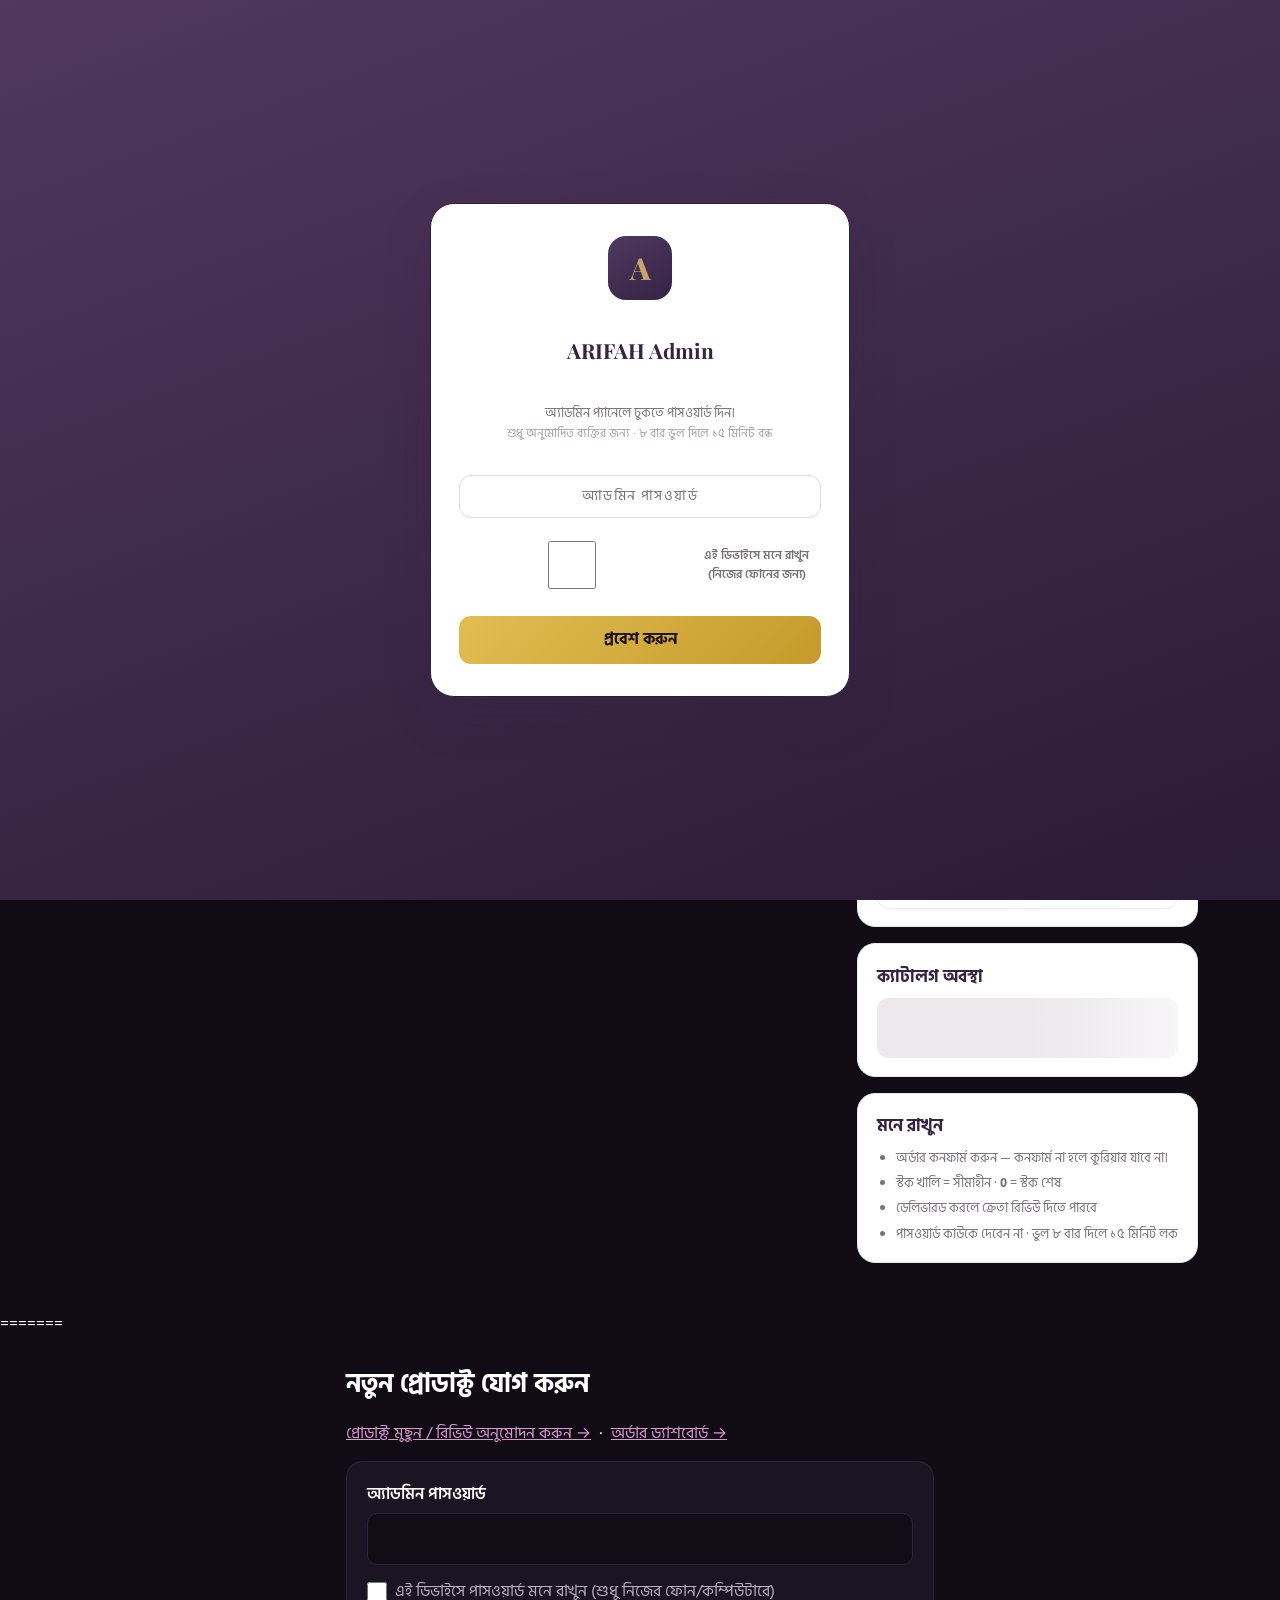
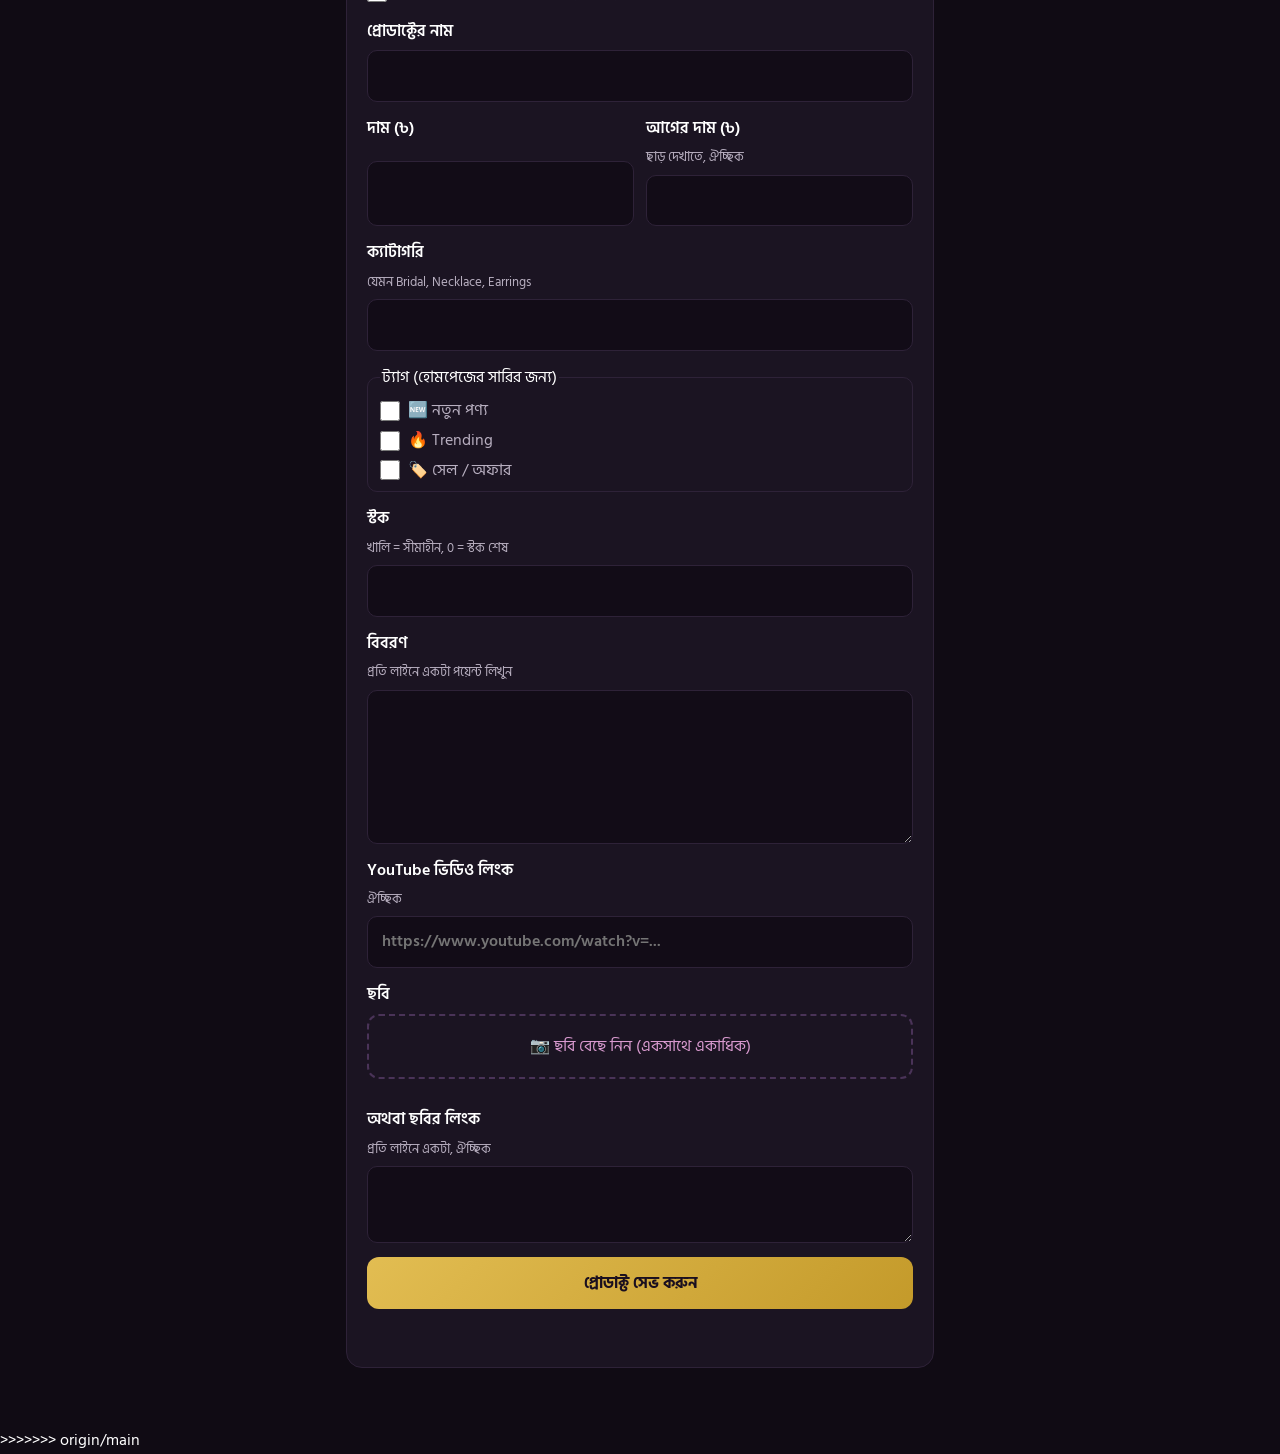
==== commit 81b7faf3: "Merge main into arifah-rebrand" ====
--- a/index.html
+++ b/index.html
@@ -164,3 +164,109 @@
 </script>
 </body>
 </html>
+=======
+<html lang="bn"><head><meta charset="utf-8"><meta name="viewport" content="width=device-width,initial-scale=1">
+<meta name="robots" content="noindex,nofollow"><meta name="theme-color" content="#100B14">
+<title>প্রোডাক্ট যোগ করুন</title>
+<link href="https://fonts.googleapis.com/css2?family=Hind+Siliguri:wght@400;500;600;700&display=swap" rel="stylesheet">
+<style>
+[hidden]{display:none!important}
+
+*{box-sizing:border-box}body{margin:0;background:#100B14;color:#fff;font:16px/1.6 "Hind Siliguri",system-ui,sans-serif}
+main{max-width:620px;margin:0 auto;padding:20px 16px 60px}h1{font-size:1.6rem;margin:8px 0 16px}
+form,.done{background:#1B1422;border:1px solid #2e2238;border-radius:16px;padding:20px;display:grid;gap:14px}
+label{font-weight:600;display:grid;gap:6px}small{font-weight:400;color:#B8AFC0}
+input,textarea,select{font:inherit;padding:12px 14px;min-height:48px;border:1px solid #2e2238;border-radius:10px;background:#120c17;color:#fff;width:100%}
+input:focus-visible,textarea:focus-visible,button:focus-visible{outline:3px solid #D4AF37;outline-offset:2px}
+.two{display:grid;grid-template-columns:1fr 1fr;gap:12px}@media(max-width:480px){.two{grid-template-columns:1fr}}
+.btn{background:linear-gradient(135deg,#e2bd52,#c49a2a);color:#1a0f1f;border:0;border-radius:12px;min-height:52px;font:inherit;font-weight:700;cursor:pointer;width:100%}
+.btn:disabled{opacity:.6;cursor:wait}.btn.alt{background:#D99ACF;min-height:44px}
+.pick{display:grid;place-items:center;border:2px dashed #4a3358;border-radius:12px;padding:18px;text-align:center;cursor:pointer;color:#D99ACF}
+.pick input{display:none}.pv{display:flex;gap:8px;flex-wrap:wrap}
+.th{position:relative;width:76px;height:76px;border-radius:8px;overflow:hidden}.th img{width:100%;height:100%;object-fit:cover}
+.th button{position:absolute;top:2px;right:2px;width:26px;height:26px;border-radius:50%;border:0;background:rgba(0,0,0,.7);color:#fff;cursor:pointer}
+.chk{display:flex;align-items:center;gap:8px;font-weight:400;color:#B8AFC0}.chk input{width:20px;min-height:20px}
+#msg{margin:0;font-weight:600;color:#D99ACF;min-height:1.5em}#msg.bad{color:#ff7b6b}
+.done{border-color:#D4AF37;text-align:center}.done a{color:#D99ACF;word-break:break-all}
+</style></head>
+<body><main>
+<h1>নতুন প্রোডাক্ট যোগ করুন</h1>
+<p style="margin:0 0 14px"><a href="admin.html" style="color:#D99ACF">প্রোডাক্ট মুছুন / রিভিউ অনুমোদন করুন →</a> &nbsp;·&nbsp; <a href="orders.html" style="color:#D99ACF">অর্ডার ড্যাশবোর্ড →</a></p>
+<form id="f">
+<label>অ্যাডমিন পাসওয়ার্ড<input id="pw" name="password" type="password" required autocomplete="current-password"></label>
+<label class="chk"><input type="checkbox" id="rem"> এই ডিভাইসে পাসওয়ার্ড মনে রাখুন (শুধু নিজের ফোন/কম্পিউটারে)</label>
+<label>প্রোডাক্টের নাম<input name="name" required></label>
+<div class="two"><label>দাম (৳)<input name="price" type="number" min="0" inputmode="numeric" required></label>
+<label>আগের দাম (৳) <small>ছাড় দেখাতে, ঐচ্ছিক</small><input name="oldprice" type="number" min="0" inputmode="numeric"></label></div>
+<label>ক্যাটাগরি <small>যেমন Bridal, Necklace, Earrings</small><input name="category" list="cats"><datalist id="cats"><option value="Bridal"><option value="Necklace"><option value="Earrings"><option value="New"></datalist></label>
+<fieldset style="border:1px solid #2e2238;border-radius:10px;padding:8px 12px;display:grid;gap:4px"><legend>ট্যাগ (হোমপেজের সারির জন্য)</legend>
+<label class="chk"><input type="checkbox" name="tag" value="new"><span>🆕 নতুন পণ্য</span></label>
+<label class="chk"><input type="checkbox" name="tag" value="trending"><span>🔥 Trending</span></label>
+<label class="chk"><input type="checkbox" name="tag" value="offer"><span>🏷️ সেল / অফার</span></label></fieldset>
+<label>স্টক <small>খালি = সীমাহীন, 0 = স্টক শেষ</small><input name="stock" type="number" min="0" inputmode="numeric"></label>
+<label>বিবরণ <small>প্রতি লাইনে একটা পয়েন্ট লিখুন</small><textarea name="desc" rows="5"></textarea></label>
+<label>YouTube ভিডিও লিংক <small>ঐচ্ছিক</small><input name="video" type="url" placeholder="https://www.youtube.com/watch?v=..."></label>
+<div><span style="font-weight:600">ছবি</span>
+<div class="pick" id="pickbtn" role="button" tabindex="0" style="margin-top:6px">📷 ছবি বেছে নিন (একসাথে একাধিক)</div>
+<input id="ph" type="file" accept="image/*" multiple hidden>
+<small id="cnt"></small></div>
+<div class="pv" id="pv"></div>
+<label>অথবা ছবির লিংক <small>প্রতি লাইনে একটা, ঐচ্ছিক</small><textarea name="links" rows="2"></textarea></label>
+<button class="btn" id="go" type="submit">প্রোডাক্ট সেভ করুন</button>
+<p id="msg" role="status"></p>
+</form>
+<div class="done" id="done" hidden>
+<div style="font-size:2rem">✅</div><b>প্রোডাক্ট যোগ হয়েছে!</b>
+<div>প্রোডাক্ট পেজের লিংক (Facebook বিজ্ঞাপনে দিন):</div><a id="lk" target="_blank" rel="noopener"></a>
+<button class="btn alt" id="cp" type="button">লিংক কপি করুন</button>
+<button class="btn" id="again" type="button">আরেকটি প্রোডাক্ট যোগ করুন</button>
+</div>
+</main>
+<script>
+const API_URL="https://script.google.com/macros/s/AKfycbxes2VIt7mG_dIT2BMDbxZL1mJd1_pqu3qDCsXIV9S5Bpf89wulIYIrdV0nxKFNUDif/exec";
+const SITE="https://gaziabdulahad.github.io/Shop/";
+const $=id=>document.getElementById(id);
+let files=[];
+function ytOk(u){return /(?:youtu\.be\/|youtube\.com\/(?:watch\?(?:.*&)?v=|embed\/|shorts\/|live\/))[\w-]{11}/.test(u)}
+function say(t,bad){$("msg").className=bad?"bad":"";$("msg").textContent=t}
+function draw(){$("cnt").textContent=files.length?files.length+" টি ছবি বাছাই করা হয়েছে":"";$("pv").innerHTML=files.map((x,i)=>`<div class="th"><img src="${x.u}" alt=""><button type="button" data-i="${i}" aria-label="সরান">✕</button></div>`).join("")}
+function shrink(file,max=1400){return new Promise((res,rej)=>{const im=new Image(),u=URL.createObjectURL(file);
+  im.onload=()=>{const k=Math.min(1,max/Math.max(im.width,im.height)),c=document.createElement("canvas");c.width=Math.round(im.width*k);c.height=Math.round(im.height*k);
+    c.getContext("2d").drawImage(im,0,0,c.width,c.height);URL.revokeObjectURL(u);res(c.toDataURL("image/jpeg",.85).split(",")[1])};
+  im.onerror=()=>rej(new Error("ছবি পড়া যায়নি: "+file.name));im.src=u})}
+async function api(b){const r=await fetch(API_URL,{method:"POST",headers:{"Content-Type":"text/plain;charset=utf-8"},body:JSON.stringify(b)});return r.json()}
+try{const s=localStorage.getItem("shop_pw");if(s){$("pw").value=s;$("rem").checked=true}}catch(e){}
+$("pickbtn").onclick=()=>$("ph").click();
+$("pickbtn").onkeydown=e=>{if(e.key==="Enter"||e.key===" "){e.preventDefault();$("ph").click()}};
+$("ph").addEventListener("change",e=>{Array.from(e.target.files||[]).forEach(f=>files.push({f,u:URL.createObjectURL(f)}));draw();e.target.value=""});
+async function toB64(file){try{return await shrink(file)}catch(_){
+  if(file.size>2500000)throw new Error("ছবিটি পড়া যায়নি, JPG বা PNG ছবি দিন");
+  return await new Promise((res,rej)=>{const fr=new FileReader();fr.onload=()=>res(String(fr.result).split(",")[1]);fr.onerror=()=>rej(new Error("ছবি পড়া যায়নি"));fr.readAsDataURL(file)})}}
+$("pv").addEventListener("click",e=>{const i=e.target.dataset.i;if(i==null)return;files.splice(+i,1);draw()});
+$("f").addEventListener("submit",async e=>{
+  e.preventDefault();
+  const fd=Object.fromEntries(new FormData($("f"))),password=fd.password,links=(fd.links||"").trim();delete fd.password;delete fd.links;fd.tags=[...$("f").querySelectorAll("[name=tag]:checked")].map(x=>x.value).join(",");delete fd.tag;
+  if(fd.video&&!ytOk(fd.video))return say("YouTube লিংকটি সঠিক নয়, আবার দেখুন।",1);
+  $("go").disabled=true;
+  try{
+    const urls=[];
+    for(let i=0;i<files.length;i++){
+      say(`ছবি ${i+1}/${files.length} আপলোড হচ্ছে...`);
+      const r=await api({action:"upload",password,data:await toB64(files[i].f)});
+      if(!r.ok)throw new Error(r.error||"ছবি আপলোড হয়নি");urls.push(r.url);
+    }
+    const image=[...urls,...links.split(/[\s,|]+/).filter(Boolean)].join("\n"),id=Date.now();
+    say("প্রোডাক্ট সেভ হচ্ছে...");
+    const r=await api({action:"add",password,product:{id,...fd,image}});
+    if(!r.ok)throw new Error(r.error||"সেভ হয়নি");
+    try{$("rem").checked?localStorage.setItem("shop_pw",password):localStorage.removeItem("shop_pw")}catch(e){}
+    const link=SITE+"product.html?id="+id;$("lk").href=link;$("lk").textContent=link;
+    $("f").hidden=true;$("done").hidden=false;window.scrollTo(0,0);
+  }catch(err){say(err.message||"সমস্যা হয়েছে, আবার চেষ্টা করুন।",1)}
+  finally{$("go").disabled=false}
+});
+$("cp").onclick=async()=>{try{await navigator.clipboard.writeText($("lk").href);$("cp").textContent="কপি হয়েছে ✓"}catch(e){$("cp").textContent="লিংকে চেপে ধরে কপি করুন"}};
+$("again").onclick=()=>{$("f").reset();files=[];draw();say("");$("cp").textContent="লিংক কপি করুন";$("done").hidden=true;$("f").hidden=false;
+  try{const s=localStorage.getItem("shop_pw");if(s){$("pw").value=s;$("rem").checked=true}}catch(e){}};
+</script></body></html>
+>>>>>>> origin/main
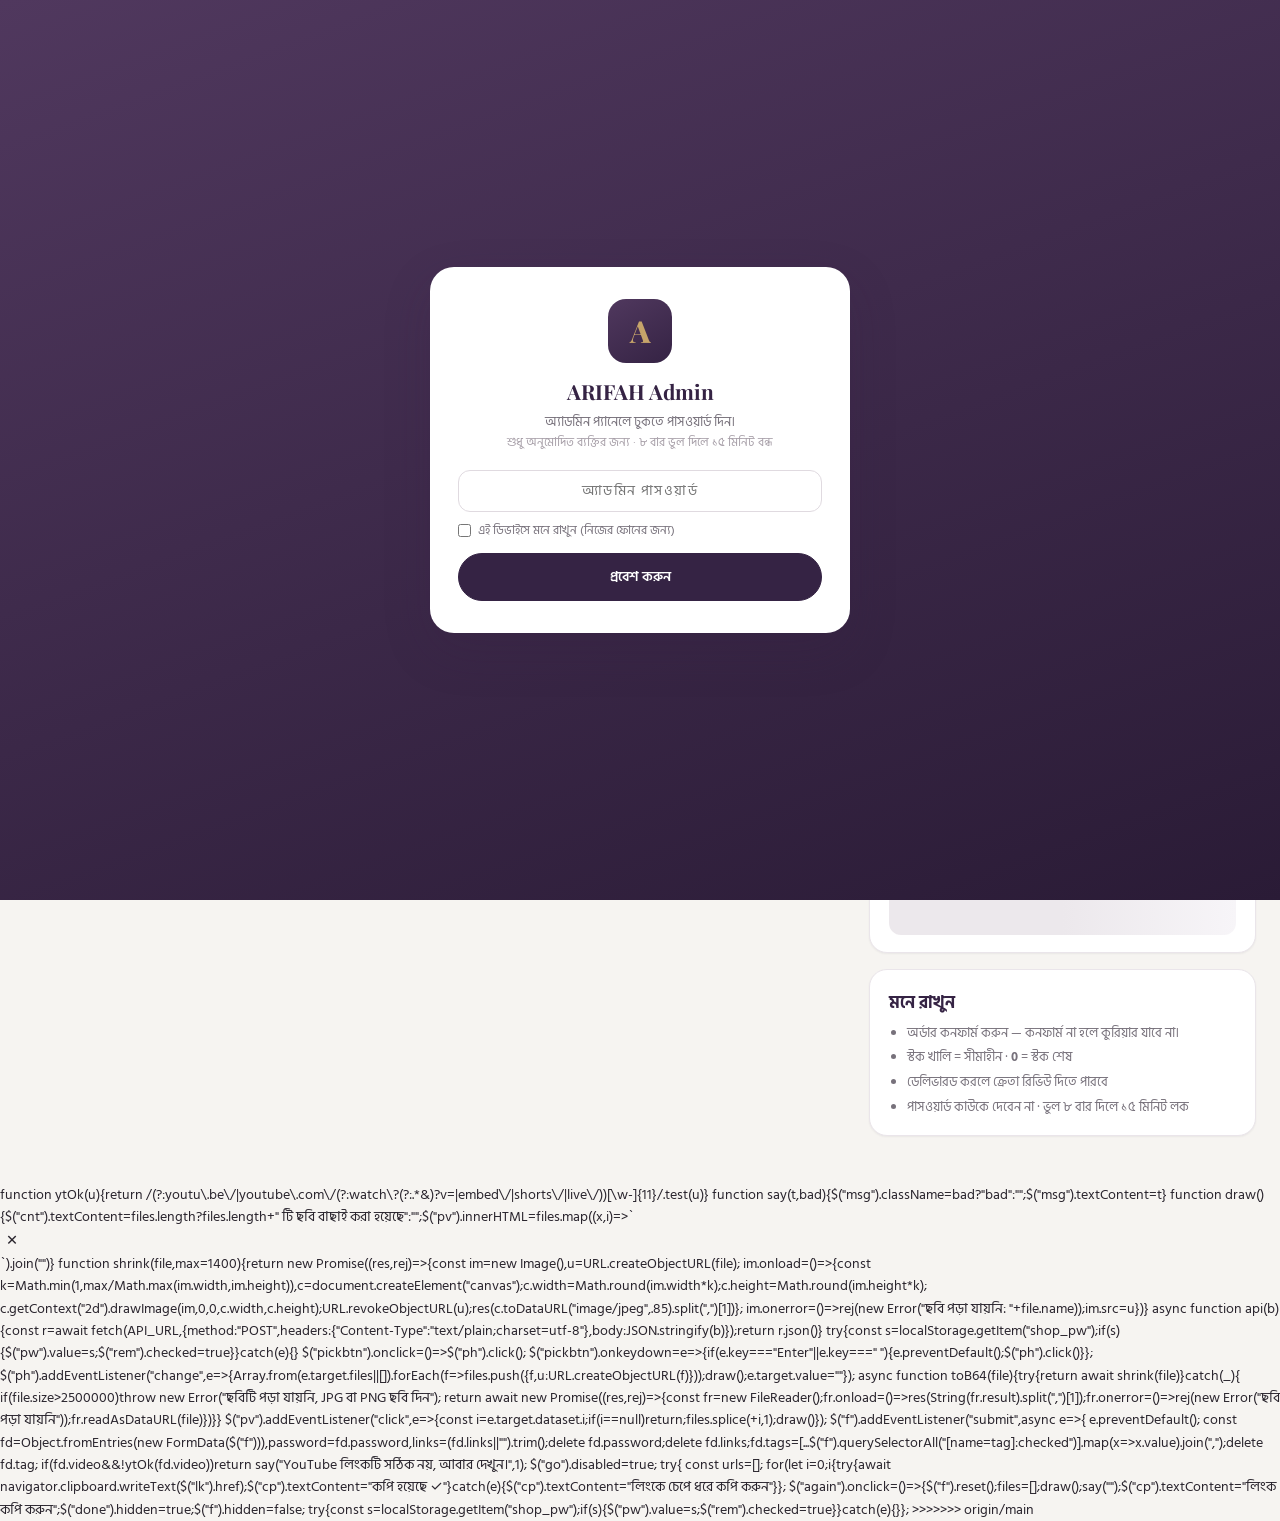
==== commit ce369c49: "Remove merge conflict markers from index.html" ====
--- a/index.html
+++ b/index.html
@@ -164,69 +164,6 @@
 </script>
 </body>
 </html>
-=======
-<html lang="bn"><head><meta charset="utf-8"><meta name="viewport" content="width=device-width,initial-scale=1">
-<meta name="robots" content="noindex,nofollow"><meta name="theme-color" content="#100B14">
-<title>প্রোডাক্ট যোগ করুন</title>
-<link href="https://fonts.googleapis.com/css2?family=Hind+Siliguri:wght@400;500;600;700&display=swap" rel="stylesheet">
-<style>
-[hidden]{display:none!important}
-
-*{box-sizing:border-box}body{margin:0;background:#100B14;color:#fff;font:16px/1.6 "Hind Siliguri",system-ui,sans-serif}
-main{max-width:620px;margin:0 auto;padding:20px 16px 60px}h1{font-size:1.6rem;margin:8px 0 16px}
-form,.done{background:#1B1422;border:1px solid #2e2238;border-radius:16px;padding:20px;display:grid;gap:14px}
-label{font-weight:600;display:grid;gap:6px}small{font-weight:400;color:#B8AFC0}
-input,textarea,select{font:inherit;padding:12px 14px;min-height:48px;border:1px solid #2e2238;border-radius:10px;background:#120c17;color:#fff;width:100%}
-input:focus-visible,textarea:focus-visible,button:focus-visible{outline:3px solid #D4AF37;outline-offset:2px}
-.two{display:grid;grid-template-columns:1fr 1fr;gap:12px}@media(max-width:480px){.two{grid-template-columns:1fr}}
-.btn{background:linear-gradient(135deg,#e2bd52,#c49a2a);color:#1a0f1f;border:0;border-radius:12px;min-height:52px;font:inherit;font-weight:700;cursor:pointer;width:100%}
-.btn:disabled{opacity:.6;cursor:wait}.btn.alt{background:#D99ACF;min-height:44px}
-.pick{display:grid;place-items:center;border:2px dashed #4a3358;border-radius:12px;padding:18px;text-align:center;cursor:pointer;color:#D99ACF}
-.pick input{display:none}.pv{display:flex;gap:8px;flex-wrap:wrap}
-.th{position:relative;width:76px;height:76px;border-radius:8px;overflow:hidden}.th img{width:100%;height:100%;object-fit:cover}
-.th button{position:absolute;top:2px;right:2px;width:26px;height:26px;border-radius:50%;border:0;background:rgba(0,0,0,.7);color:#fff;cursor:pointer}
-.chk{display:flex;align-items:center;gap:8px;font-weight:400;color:#B8AFC0}.chk input{width:20px;min-height:20px}
-#msg{margin:0;font-weight:600;color:#D99ACF;min-height:1.5em}#msg.bad{color:#ff7b6b}
-.done{border-color:#D4AF37;text-align:center}.done a{color:#D99ACF;word-break:break-all}
-</style></head>
-<body><main>
-<h1>নতুন প্রোডাক্ট যোগ করুন</h1>
-<p style="margin:0 0 14px"><a href="admin.html" style="color:#D99ACF">প্রোডাক্ট মুছুন / রিভিউ অনুমোদন করুন →</a> &nbsp;·&nbsp; <a href="orders.html" style="color:#D99ACF">অর্ডার ড্যাশবোর্ড →</a></p>
-<form id="f">
-<label>অ্যাডমিন পাসওয়ার্ড<input id="pw" name="password" type="password" required autocomplete="current-password"></label>
-<label class="chk"><input type="checkbox" id="rem"> এই ডিভাইসে পাসওয়ার্ড মনে রাখুন (শুধু নিজের ফোন/কম্পিউটারে)</label>
-<label>প্রোডাক্টের নাম<input name="name" required></label>
-<div class="two"><label>দাম (৳)<input name="price" type="number" min="0" inputmode="numeric" required></label>
-<label>আগের দাম (৳) <small>ছাড় দেখাতে, ঐচ্ছিক</small><input name="oldprice" type="number" min="0" inputmode="numeric"></label></div>
-<label>ক্যাটাগরি <small>যেমন Bridal, Necklace, Earrings</small><input name="category" list="cats"><datalist id="cats"><option value="Bridal"><option value="Necklace"><option value="Earrings"><option value="New"></datalist></label>
-<fieldset style="border:1px solid #2e2238;border-radius:10px;padding:8px 12px;display:grid;gap:4px"><legend>ট্যাগ (হোমপেজের সারির জন্য)</legend>
-<label class="chk"><input type="checkbox" name="tag" value="new"><span>🆕 নতুন পণ্য</span></label>
-<label class="chk"><input type="checkbox" name="tag" value="trending"><span>🔥 Trending</span></label>
-<label class="chk"><input type="checkbox" name="tag" value="offer"><span>🏷️ সেল / অফার</span></label></fieldset>
-<label>স্টক <small>খালি = সীমাহীন, 0 = স্টক শেষ</small><input name="stock" type="number" min="0" inputmode="numeric"></label>
-<label>বিবরণ <small>প্রতি লাইনে একটা পয়েন্ট লিখুন</small><textarea name="desc" rows="5"></textarea></label>
-<label>YouTube ভিডিও লিংক <small>ঐচ্ছিক</small><input name="video" type="url" placeholder="https://www.youtube.com/watch?v=..."></label>
-<div><span style="font-weight:600">ছবি</span>
-<div class="pick" id="pickbtn" role="button" tabindex="0" style="margin-top:6px">📷 ছবি বেছে নিন (একসাথে একাধিক)</div>
-<input id="ph" type="file" accept="image/*" multiple hidden>
-<small id="cnt"></small></div>
-<div class="pv" id="pv"></div>
-<label>অথবা ছবির লিংক <small>প্রতি লাইনে একটা, ঐচ্ছিক</small><textarea name="links" rows="2"></textarea></label>
-<button class="btn" id="go" type="submit">প্রোডাক্ট সেভ করুন</button>
-<p id="msg" role="status"></p>
-</form>
-<div class="done" id="done" hidden>
-<div style="font-size:2rem">✅</div><b>প্রোডাক্ট যোগ হয়েছে!</b>
-<div>প্রোডাক্ট পেজের লিংক (Facebook বিজ্ঞাপনে দিন):</div><a id="lk" target="_blank" rel="noopener"></a>
-<button class="btn alt" id="cp" type="button">লিংক কপি করুন</button>
-<button class="btn" id="again" type="button">আরেকটি প্রোডাক্ট যোগ করুন</button>
-</div>
-</main>
-<script>
-const API_URL="https://script.google.com/macros/s/AKfycbxes2VIt7mG_dIT2BMDbxZL1mJd1_pqu3qDCsXIV9S5Bpf89wulIYIrdV0nxKFNUDif/exec";
-const SITE="https://gaziabdulahad.github.io/Shop/";
-const $=id=>document.getElementById(id);
-let files=[];
 function ytOk(u){return /(?:youtu\.be\/|youtube\.com\/(?:watch\?(?:.*&)?v=|embed\/|shorts\/|live\/))[\w-]{11}/.test(u)}
 function say(t,bad){$("msg").className=bad?"bad":"";$("msg").textContent=t}
 function draw(){$("cnt").textContent=files.length?files.length+" টি ছবি বাছাই করা হয়েছে":"";$("pv").innerHTML=files.map((x,i)=>`<div class="th"><img src="${x.u}" alt=""><button type="button" data-i="${i}" aria-label="সরান">✕</button></div>`).join("")}
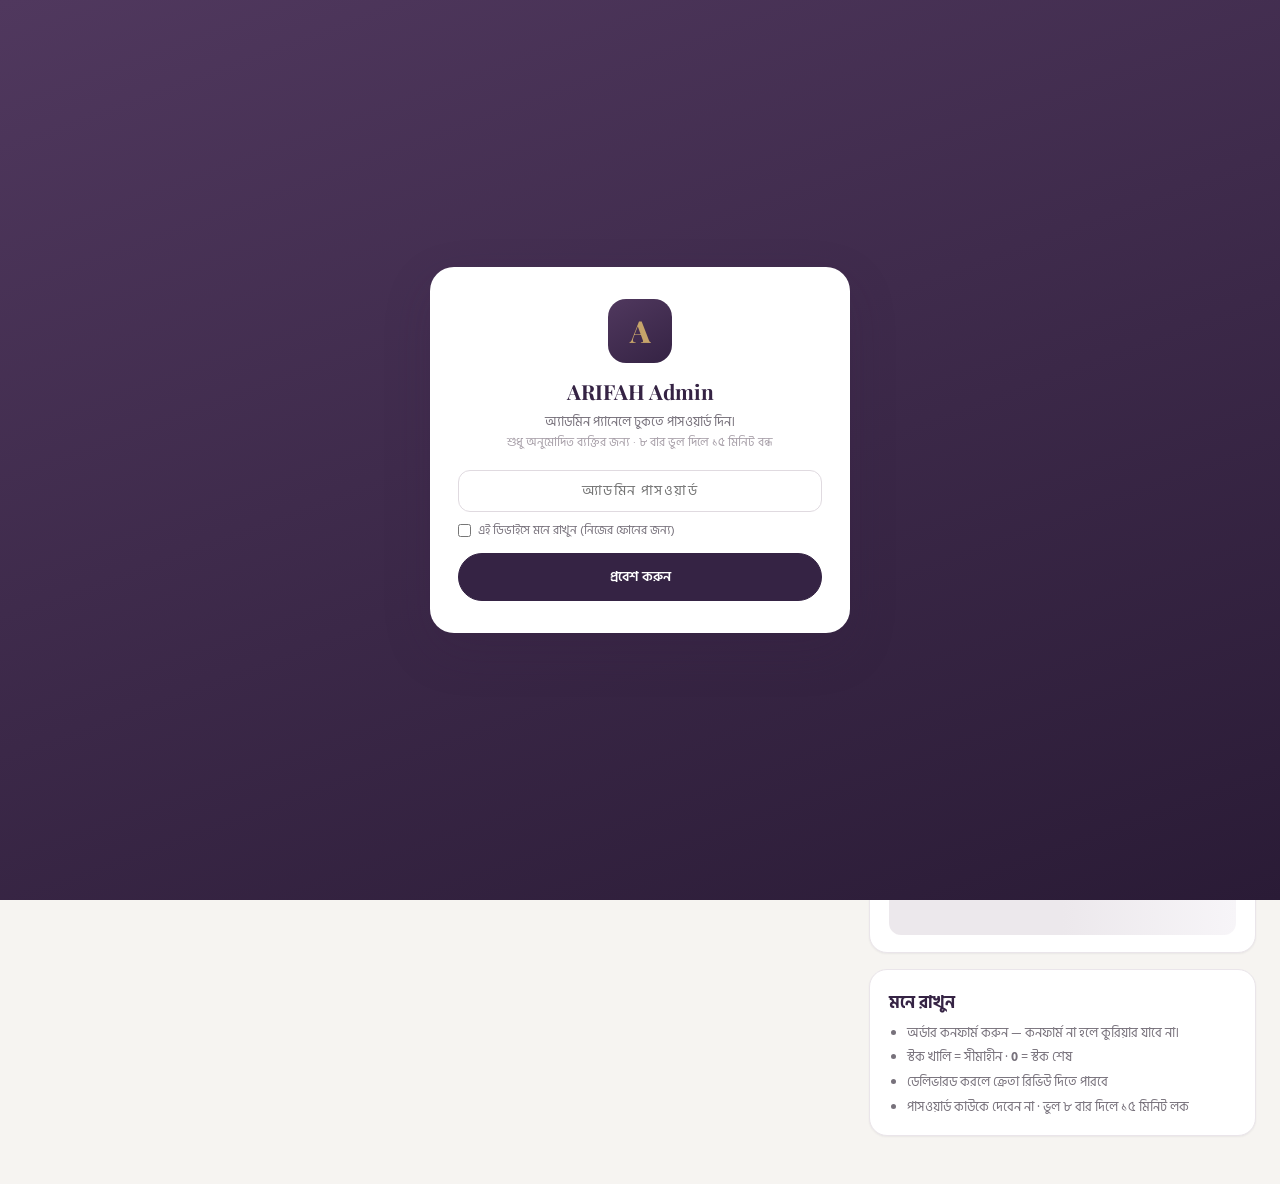
==== commit 89ddf493: "Remove add-product code accidentally merged into dashboard" ====
--- a/index.html
+++ b/index.html
@@ -164,46 +164,3 @@
 </script>
 </body>
 </html>
-function ytOk(u){return /(?:youtu\.be\/|youtube\.com\/(?:watch\?(?:.*&)?v=|embed\/|shorts\/|live\/))[\w-]{11}/.test(u)}
-function say(t,bad){$("msg").className=bad?"bad":"";$("msg").textContent=t}
-function draw(){$("cnt").textContent=files.length?files.length+" টি ছবি বাছাই করা হয়েছে":"";$("pv").innerHTML=files.map((x,i)=>`<div class="th"><img src="${x.u}" alt=""><button type="button" data-i="${i}" aria-label="সরান">✕</button></div>`).join("")}
-function shrink(file,max=1400){return new Promise((res,rej)=>{const im=new Image(),u=URL.createObjectURL(file);
-  im.onload=()=>{const k=Math.min(1,max/Math.max(im.width,im.height)),c=document.createElement("canvas");c.width=Math.round(im.width*k);c.height=Math.round(im.height*k);
-    c.getContext("2d").drawImage(im,0,0,c.width,c.height);URL.revokeObjectURL(u);res(c.toDataURL("image/jpeg",.85).split(",")[1])};
-  im.onerror=()=>rej(new Error("ছবি পড়া যায়নি: "+file.name));im.src=u})}
-async function api(b){const r=await fetch(API_URL,{method:"POST",headers:{"Content-Type":"text/plain;charset=utf-8"},body:JSON.stringify(b)});return r.json()}
-try{const s=localStorage.getItem("shop_pw");if(s){$("pw").value=s;$("rem").checked=true}}catch(e){}
-$("pickbtn").onclick=()=>$("ph").click();
-$("pickbtn").onkeydown=e=>{if(e.key==="Enter"||e.key===" "){e.preventDefault();$("ph").click()}};
-$("ph").addEventListener("change",e=>{Array.from(e.target.files||[]).forEach(f=>files.push({f,u:URL.createObjectURL(f)}));draw();e.target.value=""});
-async function toB64(file){try{return await shrink(file)}catch(_){
-  if(file.size>2500000)throw new Error("ছবিটি পড়া যায়নি, JPG বা PNG ছবি দিন");
-  return await new Promise((res,rej)=>{const fr=new FileReader();fr.onload=()=>res(String(fr.result).split(",")[1]);fr.onerror=()=>rej(new Error("ছবি পড়া যায়নি"));fr.readAsDataURL(file)})}}
-$("pv").addEventListener("click",e=>{const i=e.target.dataset.i;if(i==null)return;files.splice(+i,1);draw()});
-$("f").addEventListener("submit",async e=>{
-  e.preventDefault();
-  const fd=Object.fromEntries(new FormData($("f"))),password=fd.password,links=(fd.links||"").trim();delete fd.password;delete fd.links;fd.tags=[...$("f").querySelectorAll("[name=tag]:checked")].map(x=>x.value).join(",");delete fd.tag;
-  if(fd.video&&!ytOk(fd.video))return say("YouTube লিংকটি সঠিক নয়, আবার দেখুন।",1);
-  $("go").disabled=true;
-  try{
-    const urls=[];
-    for(let i=0;i<files.length;i++){
-      say(`ছবি ${i+1}/${files.length} আপলোড হচ্ছে...`);
-      const r=await api({action:"upload",password,data:await toB64(files[i].f)});
-      if(!r.ok)throw new Error(r.error||"ছবি আপলোড হয়নি");urls.push(r.url);
-    }
-    const image=[...urls,...links.split(/[\s,|]+/).filter(Boolean)].join("\n"),id=Date.now();
-    say("প্রোডাক্ট সেভ হচ্ছে...");
-    const r=await api({action:"add",password,product:{id,...fd,image}});
-    if(!r.ok)throw new Error(r.error||"সেভ হয়নি");
-    try{$("rem").checked?localStorage.setItem("shop_pw",password):localStorage.removeItem("shop_pw")}catch(e){}
-    const link=SITE+"product.html?id="+id;$("lk").href=link;$("lk").textContent=link;
-    $("f").hidden=true;$("done").hidden=false;window.scrollTo(0,0);
-  }catch(err){say(err.message||"সমস্যা হয়েছে, আবার চেষ্টা করুন।",1)}
-  finally{$("go").disabled=false}
-});
-$("cp").onclick=async()=>{try{await navigator.clipboard.writeText($("lk").href);$("cp").textContent="কপি হয়েছে ✓"}catch(e){$("cp").textContent="লিংকে চেপে ধরে কপি করুন"}};
-$("again").onclick=()=>{$("f").reset();files=[];draw();say("");$("cp").textContent="লিংক কপি করুন";$("done").hidden=true;$("f").hidden=false;
-  try{const s=localStorage.getItem("shop_pw");if(s){$("pw").value=s;$("rem").checked=true}}catch(e){}};
-</script></body></html>
->>>>>>> origin/main
